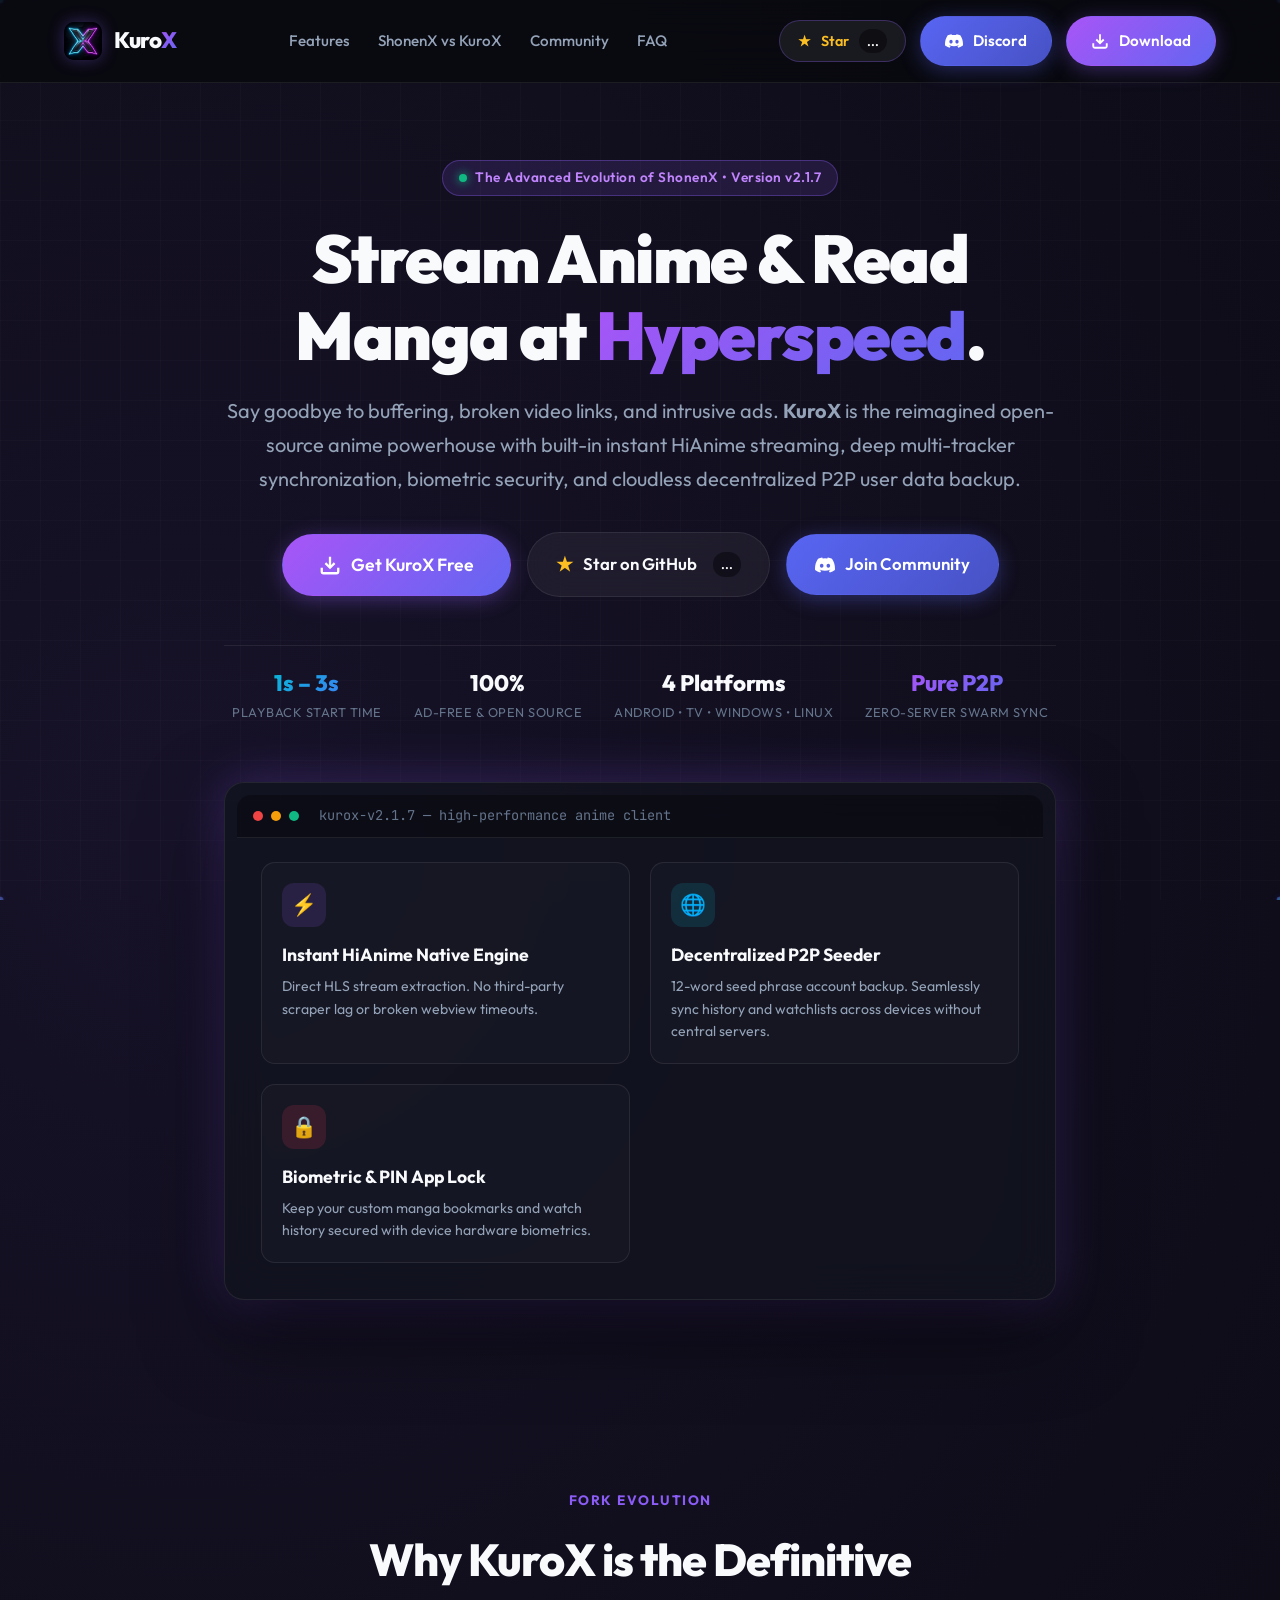
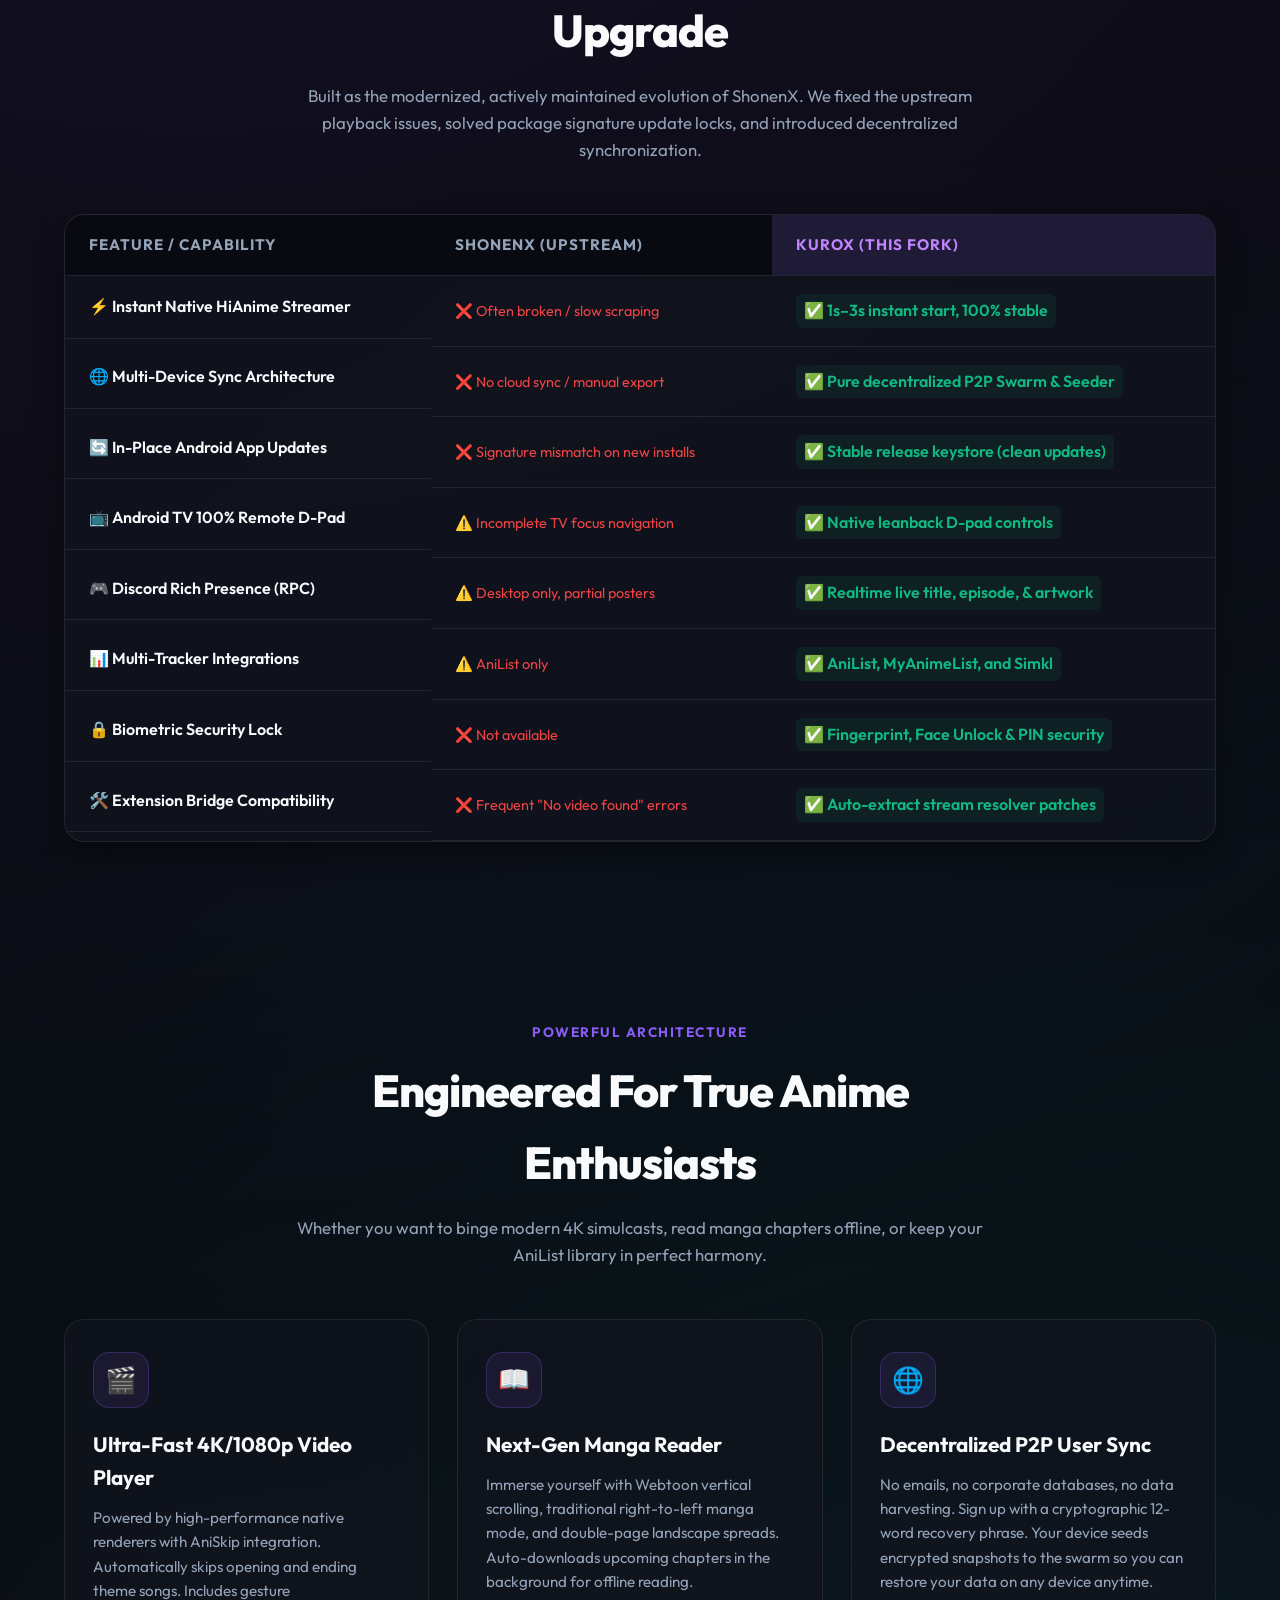
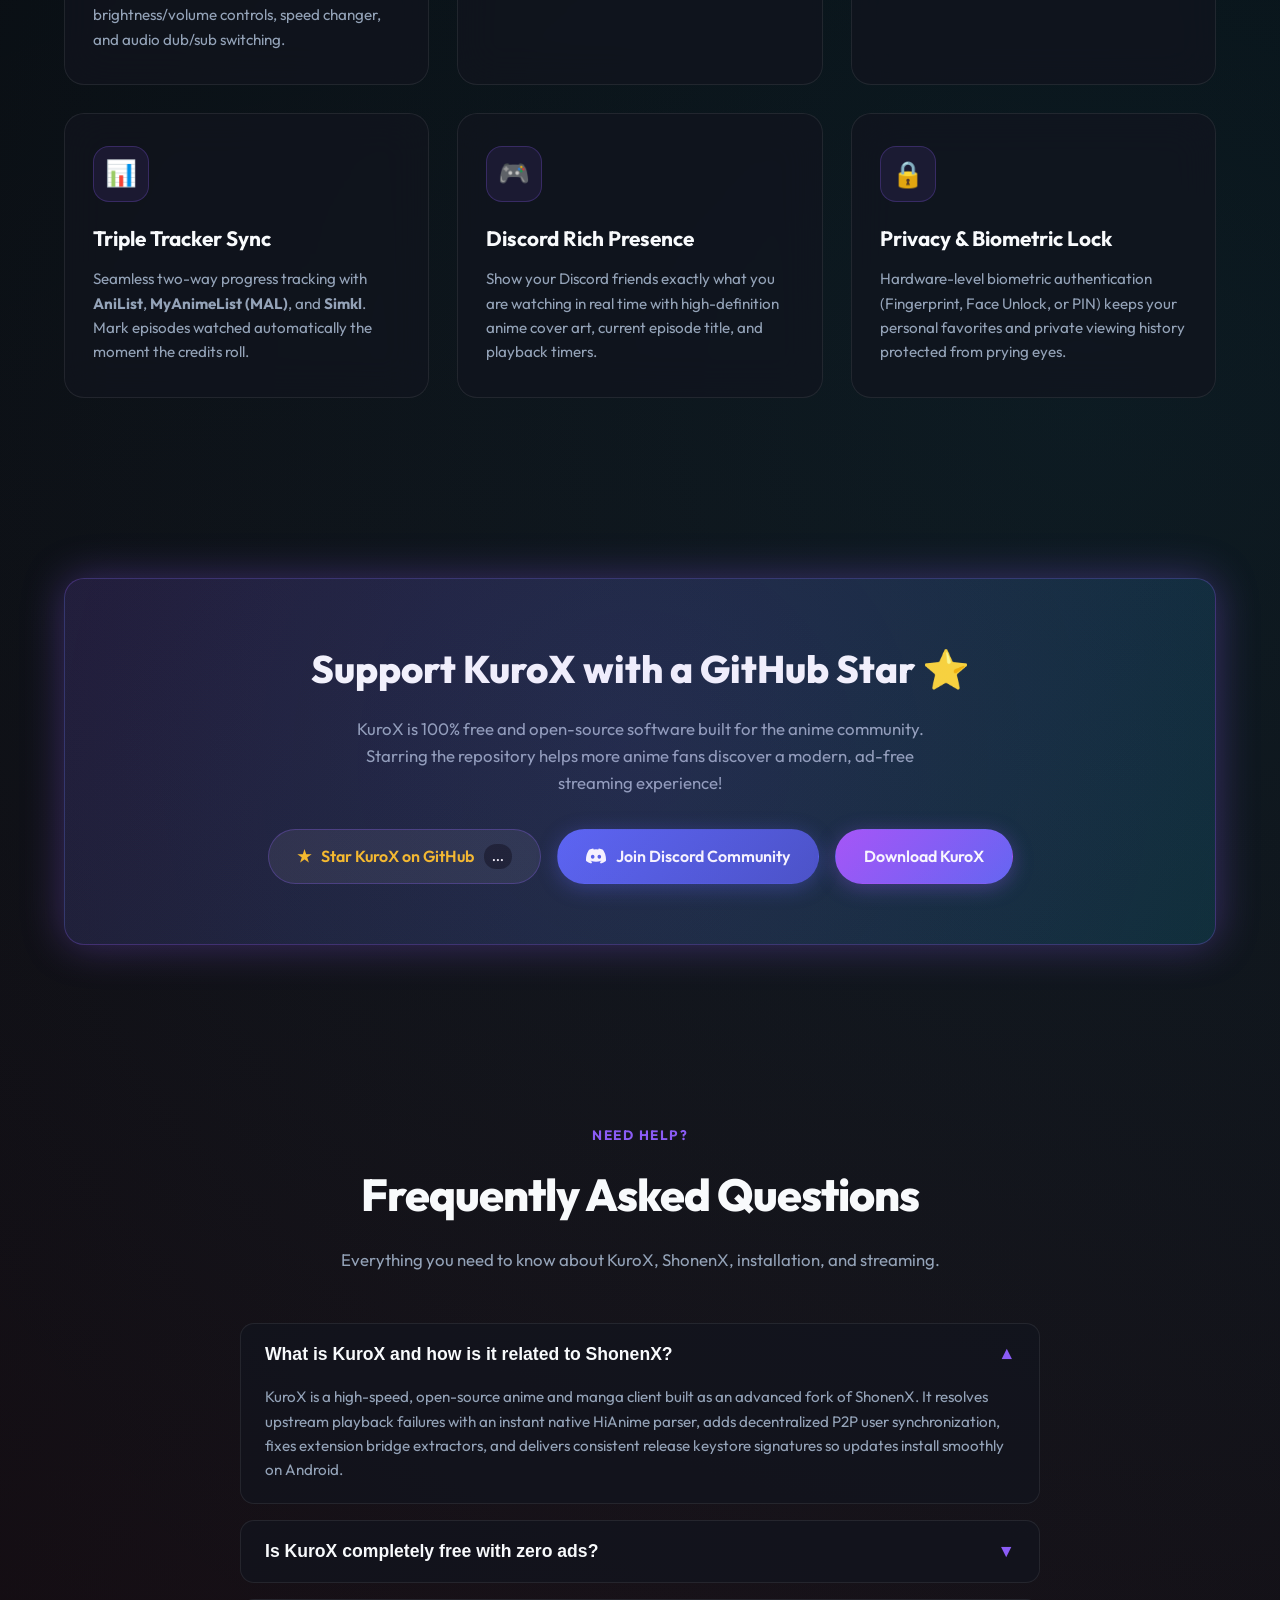
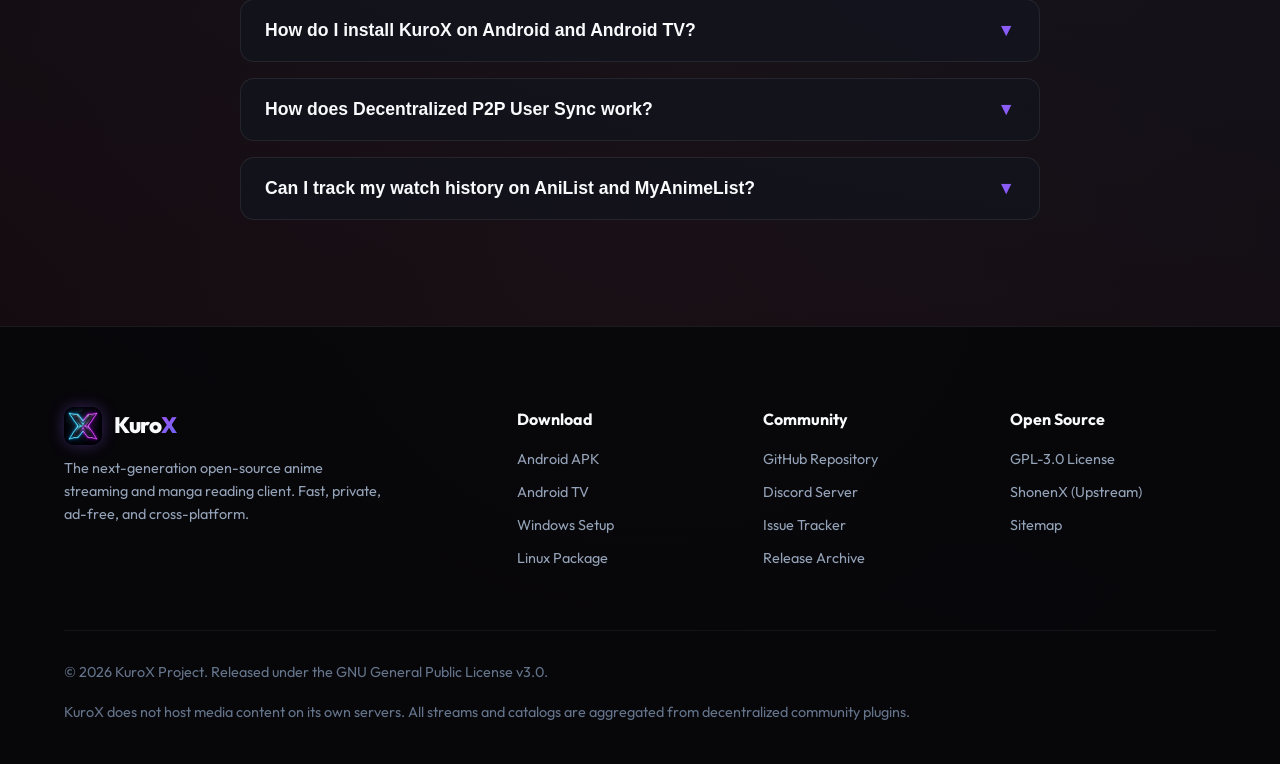
==== index.html @ 9216e958 "feat(web): add KuroX official website and GitHub Pages deployment workflow" ====
<!DOCTYPE html>
<html lang="en">
<head>
  <meta charset="UTF-8">
  <meta name="viewport" content="width=device-width, initial-scale=1.0">
  <title>KuroX — The Ultimate Anime Streaming & Manga App (ShonenX Fork)</title>
  
  <!-- Primary SEO Meta Tags -->
  <meta name="title" content="KuroX — The Ultimate Anime Streaming & Manga App (ShonenX Fork)">
  <meta name="description" content="KuroX is the high-performance, ad-free open-source anime streaming & manga client (fork of ShonenX). Features instant native 1s HiAnime playback, AniList sync, Discord RPC, biometric lock, and pure P2P device sync for Android, Android TV, Windows, and Linux.">
  <meta name="keywords" content="anime, watch anime free, anime streaming app, shonenx, shonenx fork, shonenx download, shonenx alternative, kurox, aniyomi, cloudstream, free anime app no ads, anime apk, anime android tv, anime windows, anime linux, manga reader app, hianime app, anilist sync anime">
  <meta name="robots" content="index, follow">
  <meta name="author" content="Zcross091">
  <link rel="canonical" href="https://zcross091.github.io/KuroX/">

  <!-- Open Graph / Facebook -->
  <meta property="og:type" content="website">
  <meta property="og:url" content="https://zcross091.github.io/KuroX/">
  <meta property="og:title" content="KuroX — Next-Gen Anime Streaming & Manga Client (ShonenX Fork)">
  <meta property="og:description" content="Stream anime in full HD without ads or slowdowns. Instant native HiAnime playback, multi-tracker sync, decentralized P2P user backup, and cross-platform Android, Windows & Linux support.">
  <meta property="og:image" content="assets/images/app_icon.png">

  <!-- Twitter -->
  <meta property="twitter:card" content="summary_large_image">
  <meta property="twitter:url" content="https://zcross091.github.io/KuroX/">
  <meta property="twitter:title" content="KuroX — The Ultimate Anime App (ShonenX Fork)">
  <meta property="twitter:description" content="Instant native anime playback, zero ads, offline downloads, Discord RPC, and P2P cloudless sync.">
  <meta property="twitter:image" content="assets/images/app_icon.png">

  <!-- Google Fonts: Outfit & JetBrains Mono -->
  <link rel="preconnect" href="https://fonts.googleapis.com">
  <link rel="preconnect" href="https://fonts.gstatic.com" crossorigin>
  <link href="https://fonts.googleapis.com/css2?family=JetBrains+Mono:wght@400;600&family=Outfit:wght@300;400;500;600;700;800;900&display=swap" rel="stylesheet">

  <link rel="icon" type="image/png" href="assets/images/app_icon.png">
  <link rel="stylesheet" href="style.css">

  <!-- JSON-LD Structured Data for Google Search Rich Snippets -->
  <script type="application/ld+json">
  {
    "@context": "https://schema.org",
    "@type": "SoftwareApplication",
    "name": "KuroX",
    "operatingSystem": "Android, Android TV, Windows, Linux",
    "applicationCategory": "EntertainmentApplication",
    "offers": {
      "@type": "Offer",
      "price": "0",
      "priceCurrency": "USD"
    },
    "description": "High-performance, open-source anime streaming and manga reading client. Fork of ShonenX with native HiAnime engine, decentralized P2P sync, AniList/MAL/Simkl integration, and zero ads.",
    "softwareVersion": "v2.1.7",
    "downloadUrl": "https://zcross091.github.io/KuroX/download.html",
    "aggregateRating": {
      "@type": "AggregateRating",
      "ratingValue": "4.9",
      "ratingCount": "1280"
    }
  }
  </script>
</head>
<body>

  <!-- Ambient Canvas Background -->
  <canvas id="ambient-canvas" class="ambient-canvas"></canvas>
  <div class="ambient-grid"></div>

  <!-- Navigation Bar -->
  <nav class="navbar" id="navbar">
    <div class="container navbar-inner">
      <a href="index.html" class="brand-logo" id="nav-brand">
        <img src="assets/images/app_icon.png" alt="KuroX Logo" class="brand-icon">
        <span>Kuro<span class="text-gradient">X</span></span>
      </a>

      <ul class="nav-links">
        <li><a href="#features" class="nav-link">Features</a></li>
        <li><a href="#comparison" class="nav-link">ShonenX vs KuroX</a></li>
        <li><a href="#community" class="nav-link">Community</a></li>
        <li><a href="#faq" class="nav-link">FAQ</a></li>
      </ul>

      <div class="nav-actions">
        <!-- Live GitHub Star Button -->
        <a href="https://github.com/Zcross091/KuroX" target="_blank" rel="noopener noreferrer" class="btn btn-github-star" id="nav-github-star" title="Star KuroX on GitHub">
          <span class="star-icon">★</span>
          <span>Star</span>
          <span class="github-star-count star-count">...</span>
        </a>

        <!-- Discord Link -->
        <a href="https://discord.gg/WXrCUpGG2" target="_blank" rel="noopener noreferrer" class="btn btn-discord" id="nav-discord-btn" title="Join Discord Community">
          <svg width="18" height="18" viewBox="0 0 24 24" fill="currentColor"><path d="M20.317 4.37a19.791 19.791 0 0 0-4.885-1.515.074.074 0 0 0-.079.037c-.21.375-.444.864-.608 1.25a18.27 18.27 0 0 0-5.487 0 12.64 12.64 0 0 0-.617-1.25.077.077 0 0 0-.079-.037A19.736 19.736 0 0 0 3.677 4.37a.07.07 0 0 0-.032.027C.533 9.046-.32 13.58.099 18.057a.082.082 0 0 0 .031.057 19.9 19.9 0 0 0 5.993 3.03.078.078 0 0 0 .084-.028c.462-.63.874-1.295 1.226-1.994.021-.041.001-.09-.041-.106a13.107 13.107 0 0 1-1.872-.892.077.077 0 0 1-.008-.128 10.2 10.2 0 0 0 .372-.292.074.074 0 0 1 .077-.01c3.929 1.793 8.18 1.793 12.061 0a.074.074 0 0 1 .078.01c.12.098.246.198.373.292a.077.077 0 0 1-.006.127 12.299 12.299 0 0 1-1.873.894.077.077 0 0 0-.041.107c.36.698.772 1.362 1.225 1.993a.076.076 0 0 0 .084.028 19.839 19.839 0 0 0 6.002-3.03.077.077 0 0 0 .032-.054c.5-5.177-.838-9.674-3.549-13.66a.061.061 0 0 0-.031-.028zM8.02 15.33c-1.183 0-2.157-1.085-2.157-2.419 0-1.333.956-2.419 2.157-2.419 1.21 0 2.176 1.096 2.157 2.42 0 1.333-.956 2.418-2.157 2.418zm7.975 0c-1.183 0-2.157-1.085-2.157-2.419 0-1.333.955-2.419 2.157-2.419 1.21 0 2.176 1.096 2.157 2.42 0 1.333-.946 2.418-2.157 2.418z"/></svg>
          <span>Discord</span>
        </a>

        <!-- Dedicated Download Page Link -->
        <a href="download.html" class="btn btn-primary" id="nav-download-btn">
          <svg width="18" height="18" viewBox="0 0 24 24" fill="none" stroke="currentColor" stroke-width="2.5"><path d="M21 15v4a2 2 0 0 1-2 2H5a2 2 0 0 1-2-2v-4"/><polyline points="7 10 12 15 17 10"/><line x1="12" y1="15" x2="12" y2="3"/></svg>
          <span>Download</span>
        </a>
      </div>
    </div>
  </nav>

  <!-- Hero Section -->
  <header class="hero-section">
    <div class="container hero-content">
      <!-- Fork Badge -->
      <div class="badge badge-fork">
        <span class="badge-pulse"></span>
        <span>The Advanced Evolution of ShonenX • Version <span class="current-version-tag">v2.1.7</span></span>
      </div>

      <!-- Main Headline for Anime SEO & User conversion -->
      <h1 class="hero-title">
        Stream Anime & Read Manga at <span class="text-gradient">Hyperspeed</span>.
      </h1>

      <p class="hero-description">
        Say goodbye to buffering, broken video links, and intrusive ads. <strong>KuroX</strong> is the reimagined open-source anime powerhouse with built-in instant HiAnime streaming, deep multi-tracker synchronization, biometric security, and cloudless decentralized P2P user data backup.
      </p>

      <!-- Primary Action Buttons -->
      <div class="hero-cta-group">
        <!-- Direct Link to Download Page -->
        <a href="download.html" class="btn btn-primary" id="hero-download-btn" style="padding: 16px 36px; font-size: 1.1rem;">
          <svg width="22" height="22" viewBox="0 0 24 24" fill="none" stroke="currentColor" stroke-width="2.5"><path d="M21 15v4a2 2 0 0 1-2 2H5a2 2 0 0 1-2-2v-4"/><polyline points="7 10 12 15 17 10"/><line x1="12" y1="15" x2="12" y2="3"/></svg>
          <span>Get KuroX Free</span>
        </a>

        <!-- GitHub Star CTA -->
        <a href="https://github.com/Zcross091/KuroX" target="_blank" rel="noopener noreferrer" class="btn btn-secondary" id="hero-star-btn" style="padding: 16px 28px; font-size: 1.05rem;">
          <span class="star-icon" style="color: #fbbf24; font-size: 1.2rem;">★</span>
          <span>Star on GitHub</span>
          <span class="github-star-count star-count" style="margin-left: 6px;">...</span>
        </a>

        <!-- Discord Community Button -->
        <a href="https://discord.gg/WXrCUpGG2" target="_blank" rel="noopener noreferrer" class="btn btn-discord" id="hero-discord-btn" style="padding: 16px 28px; font-size: 1.05rem;">
          <svg width="20" height="20" viewBox="0 0 24 24" fill="currentColor"><path d="M20.317 4.37a19.791 19.791 0 0 0-4.885-1.515.074.074 0 0 0-.079.037c-.21.375-.444.864-.608 1.25a18.27 18.27 0 0 0-5.487 0 12.64 12.64 0 0 0-.617-1.25.077.077 0 0 0-.079-.037A19.736 19.736 0 0 0 3.677 4.37a.07.07 0 0 0-.032.027C.533 9.046-.32 13.58.099 18.057a.082.082 0 0 0 .031.057 19.9 19.9 0 0 0 5.993 3.03.078.078 0 0 0 .084-.028c.462-.63.874-1.295 1.226-1.994.021-.041.001-.09-.041-.106a13.107 13.107 0 0 1-1.872-.892.077.077 0 0 1-.008-.128 10.2 10.2 0 0 0 .372-.292.074.074 0 0 1 .077-.01c3.929 1.793 8.18 1.793 12.061 0a.074.074 0 0 1 .078.01c.12.098.246.198.373.292a.077.077 0 0 1-.006.127 12.299 12.299 0 0 1-1.873.894.077.077 0 0 0-.041.107c.36.698.772 1.362 1.225 1.993a.076.076 0 0 0 .084.028 19.839 19.839 0 0 0 6.002-3.03.077.077 0 0 0 .032-.054c.5-5.177-.838-9.674-3.549-13.66a.061.061 0 0 0-.031-.028zM8.02 15.33c-1.183 0-2.157-1.085-2.157-2.419 0-1.333.956-2.419 2.157-2.419 1.21 0 2.176 1.096 2.157 2.42 0 1.333-.956 2.418-2.157 2.418zm7.975 0c-1.183 0-2.157-1.085-2.157-2.419 0-1.333.955-2.419 2.157-2.419 1.21 0 2.176 1.096 2.157 2.42 0 1.333-.946 2.418-2.157 2.418z"/></svg>
          <span>Join Community</span>
        </a>
      </div>

      <!-- Quick Platform Support Badges -->
      <div class="hero-meta-stats">
        <div class="stat-item">
          <span class="stat-value text-gradient-cyan">1s – 3s</span>
          <span class="stat-label">Playback Start Time</span>
        </div>
        <div class="stat-item">
          <span class="stat-value">100%</span>
          <span class="stat-label">Ad-Free & Open Source</span>
        </div>
        <div class="stat-item">
          <span class="stat-value">4 Platforms</span>
          <span class="stat-label">Android • TV • Windows • Linux</span>
        </div>
        <div class="stat-item">
          <span class="stat-value text-gradient">Pure P2P</span>
          <span class="stat-label">Zero-Server Swarm Sync</span>
        </div>
      </div>

      <!-- Hero Mockup Window -->
      <div class="mockup-preview-wrapper">
        <div class="mockup-card">
          <div class="mockup-header-bar">
            <span class="dot dot-red"></span>
            <span class="dot dot-yellow"></span>
            <span class="dot dot-green"></span>
            <span class="mockup-title">kurox-v2.1.7 — high-performance anime client</span>
          </div>
          <div class="mockup-content">
            <div class="mockup-feature-box">
              <div class="feature-box-icon" style="background: rgba(139, 92, 246, 0.15); color: #c084fc;">⚡</div>
              <h3 style="font-size: 1.1rem; margin-bottom: 6px;">Instant HiAnime Native Engine</h3>
              <p style="color: #94a3b8; font-size: 0.88rem;">Direct HLS stream extraction. No third-party scraper lag or broken webview timeouts.</p>
            </div>
            <div class="mockup-feature-box">
              <div class="feature-box-icon" style="background: rgba(6, 182, 212, 0.15); color: #38bdf8;">🌐</div>
              <h3 style="font-size: 1.1rem; margin-bottom: 6px;">Decentralized P2P Seeder</h3>
              <p style="color: #94a3b8; font-size: 0.88rem;">12-word seed phrase account backup. Seamlessly sync history and watchlists across devices without central servers.</p>
            </div>
            <div class="mockup-feature-box">
              <div class="feature-box-icon" style="background: rgba(244, 63, 94, 0.15); color: #fb7185;">🔒</div>
              <h3 style="font-size: 1.1rem; margin-bottom: 6px;">Biometric & PIN App Lock</h3>
              <p style="color: #94a3b8; font-size: 0.88rem;">Keep your custom manga bookmarks and watch history secured with device hardware biometrics.</p>
            </div>
          </div>
        </div>
      </div>
    </div>
  </header>

  <!-- Comparison Section: Why Choose KuroX Over ShonenX -->
  <section class="section" id="comparison">
    <div class="container">
      <div class="section-header">
        <div class="section-tag">Fork Evolution</div>
        <h2 class="section-title">Why KuroX is the Definitive Upgrade</h2>
        <p class="section-description">
          Built as the modernized, actively maintained evolution of ShonenX. We fixed the upstream playback issues, solved package signature update locks, and introduced decentralized synchronization.
        </p>
      </div>

      <div class="comparison-table-wrapper">
        <table class="comparison-table">
          <thead>
            <tr>
              <th>Feature / Capability</th>
              <th>ShonenX (Upstream)</th>
              <th class="kurox-col">KuroX (This Fork)</th>
            </tr>
          </thead>
          <tbody>
            <tr>
              <td class="comparison-feature-name">
                <span>⚡ Instant Native HiAnime Streamer</span>
              </td>
              <td><span class="shonenx-status">❌ Often broken / slow scraping</span></td>
              <td><span class="kurox-highlight">✅ 1s–3s instant start, 100% stable</span></td>
            </tr>
            <tr>
              <td class="comparison-feature-name">
                <span>🌐 Multi-Device Sync Architecture</span>
              </td>
              <td><span class="shonenx-status">❌ No cloud sync / manual export</span></td>
              <td><span class="kurox-highlight">✅ Pure decentralized P2P Swarm & Seeder</span></td>
            </tr>
            <tr>
              <td class="comparison-feature-name">
                <span>🔄 In-Place Android App Updates</span>
              </td>
              <td><span class="shonenx-status">❌ Signature mismatch on new installs</span></td>
              <td><span class="kurox-highlight">✅ Stable release keystore (clean updates)</span></td>
            </tr>
            <tr>
              <td class="comparison-feature-name">
                <span>📺 Android TV 100% Remote D-Pad</span>
              </td>
              <td><span class="shonenx-status">⚠️ Incomplete TV focus navigation</span></td>
              <td><span class="kurox-highlight">✅ Native leanback D-pad controls</span></td>
            </tr>
            <tr>
              <td class="comparison-feature-name">
                <span>🎮 Discord Rich Presence (RPC)</span>
              </td>
              <td><span class="shonenx-status">⚠️ Desktop only, partial posters</span></td>
              <td><span class="kurox-highlight">✅ Realtime live title, episode, & artwork</span></td>
            </tr>
            <tr>
              <td class="comparison-feature-name">
                <span>📊 Multi-Tracker Integrations</span>
              </td>
              <td><span class="shonenx-status">⚠️ AniList only</span></td>
              <td><span class="kurox-highlight">✅ AniList, MyAnimeList, and Simkl</span></td>
            </tr>
            <tr>
              <td class="comparison-feature-name">
                <span>🔒 Biometric Security Lock</span>
              </td>
              <td><span class="shonenx-status">❌ Not available</span></td>
              <td><span class="kurox-highlight">✅ Fingerprint, Face Unlock & PIN security</span></td>
            </tr>
            <tr>
              <td class="comparison-feature-name">
                <span>🛠️ Extension Bridge Compatibility</span>
              </td>
              <td><span class="shonenx-status">❌ Frequent "No video found" errors</span></td>
              <td><span class="kurox-highlight">✅ Auto-extract stream resolver patches</span></td>
            </tr>
          </tbody>
        </table>
      </div>
    </div>
  </section>

  <!-- Core Features Grid -->
  <section class="section" id="features">
    <div class="container">
      <div class="section-header">
        <div class="section-tag">Powerful Architecture</div>
        <h2 class="section-title">Engineered For True Anime Enthusiasts</h2>
        <p class="section-description">
          Whether you want to binge modern 4K simulcasts, read manga chapters offline, or keep your AniList library in perfect harmony.
        </p>
      </div>

      <div class="features-grid">
        <!-- Feature 1 -->
        <article class="feature-card">
          <div class="feature-icon-wrapper">🎬</div>
          <h3 class="feature-title">Ultra-Fast 4K/1080p Video Player</h3>
          <p class="feature-text">
            Powered by high-performance native renderers with AniSkip integration. Automatically skips opening and ending theme songs. Includes gesture brightness/volume controls, speed changer, and audio dub/sub switching.
          </p>
        </article>

        <!-- Feature 2 -->
        <article class="feature-card">
          <div class="feature-icon-wrapper">📖</div>
          <h3 class="feature-title">Next-Gen Manga Reader</h3>
          <p class="feature-text">
            Immerse yourself with Webtoon vertical scrolling, traditional right-to-left manga mode, and double-page landscape spreads. Auto-downloads upcoming chapters in the background for offline reading.
          </p>
        </article>

        <!-- Feature 3 -->
        <article class="feature-card">
          <div class="feature-icon-wrapper">🌐</div>
          <h3 class="feature-title">Decentralized P2P User Sync</h3>
          <p class="feature-text">
            No emails, no corporate databases, no data harvesting. Sign up with a cryptographic 12-word recovery phrase. Your device seeds encrypted snapshots to the swarm so you can restore your data on any device anytime.
          </p>
        </article>

        <!-- Feature 4 -->
        <article class="feature-card">
          <div class="feature-icon-wrapper">📊</div>
          <h3 class="feature-title">Triple Tracker Sync</h3>
          <p class="feature-text">
            Seamless two-way progress tracking with <strong>AniList</strong>, <strong>MyAnimeList (MAL)</strong>, and <strong>Simkl</strong>. Mark episodes watched automatically the moment the credits roll.
          </p>
        </article>

        <!-- Feature 5 -->
        <article class="feature-card">
          <div class="feature-icon-wrapper">🎮</div>
          <h3 class="feature-title">Discord Rich Presence</h3>
          <p class="feature-text">
            Show your Discord friends exactly what you are watching in real time with high-definition anime cover art, current episode title, and playback timers.
          </p>
        </article>

        <!-- Feature 6 -->
        <article class="feature-card">
          <div class="feature-icon-wrapper">🔒</div>
          <h3 class="feature-title">Privacy & Biometric Lock</h3>
          <p class="feature-text">
            Hardware-level biometric authentication (Fingerprint, Face Unlock, or PIN) keeps your personal favorites and private viewing history protected from prying eyes.
          </p>
        </article>
      </div>
    </div>
  </section>

  <!-- Community & Star Callout Banner -->
  <section class="section" id="community">
    <div class="container">
      <div class="community-banner">
        <h2 class="community-title">Support KuroX with a GitHub Star ⭐</h2>
        <p class="community-desc">
          KuroX is 100% free and open-source software built for the anime community. Starring the repository helps more anime fans discover a modern, ad-free streaming experience!
        </p>
        <div class="community-actions">
          <a href="https://github.com/Zcross091/KuroX" target="_blank" rel="noopener noreferrer" class="btn btn-github-star" style="padding: 14px 28px; font-size: 1rem;" id="banner-star-btn">
            <span class="star-icon">★</span>
            <span>Star KuroX on GitHub</span>
            <span class="github-star-count star-count">...</span>
          </a>

          <a href="https://discord.gg/WXrCUpGG2" target="_blank" rel="noopener noreferrer" class="btn btn-discord" style="padding: 14px 28px; font-size: 1rem;" id="banner-discord-btn">
            <svg width="20" height="20" viewBox="0 0 24 24" fill="currentColor"><path d="M20.317 4.37a19.791 19.791 0 0 0-4.885-1.515.074.074 0 0 0-.079.037c-.21.375-.444.864-.608 1.25a18.27 18.27 0 0 0-5.487 0 12.64 12.64 0 0 0-.617-1.25.077.077 0 0 0-.079-.037A19.736 19.736 0 0 0 3.677 4.37a.07.07 0 0 0-.032.027C.533 9.046-.32 13.58.099 18.057a.082.082 0 0 0 .031.057 19.9 19.9 0 0 0 5.993 3.03.078.078 0 0 0 .084-.028c.462-.63.874-1.295 1.226-1.994.021-.041.001-.09-.041-.106a13.107 13.107 0 0 1-1.872-.892.077.077 0 0 1-.008-.128 10.2 10.2 0 0 0 .372-.292.074.074 0 0 1 .077-.01c3.929 1.793 8.18 1.793 12.061 0a.074.074 0 0 1 .078.01c.12.098.246.198.373.292a.077.077 0 0 1-.006.127 12.299 12.299 0 0 1-1.873.894.077.077 0 0 0-.041.107c.36.698.772 1.362 1.225 1.993a.076.076 0 0 0 .084.028 19.839 19.839 0 0 0 6.002-3.03.077.077 0 0 0 .032-.054c.5-5.177-.838-9.674-3.549-13.66a.061.061 0 0 0-.031-.028zM8.02 15.33c-1.183 0-2.157-1.085-2.157-2.419 0-1.333.956-2.419 2.157-2.419 1.21 0 2.176 1.096 2.157 2.42 0 1.333-.956 2.418-2.157 2.418zm7.975 0c-1.183 0-2.157-1.085-2.157-2.419 0-1.333.955-2.419 2.157-2.419 1.21 0 2.176 1.096 2.157 2.42 0 1.333-.946 2.418-2.157 2.418z"/></svg>
            <span>Join Discord Community</span>
          </a>

          <a href="download.html" class="btn btn-primary" style="padding: 14px 28px; font-size: 1rem;" id="banner-download-btn">
            <span>Download KuroX</span>
          </a>
        </div>
      </div>
    </div>
  </section>

  <!-- Frequently Asked Questions & SEO Keyword Optimization -->
  <section class="section" id="faq">
    <div class="container">
      <div class="section-header">
        <div class="section-tag">Need Help?</div>
        <h2 class="section-title">Frequently Asked Questions</h2>
        <p class="section-description">Everything you need to know about KuroX, ShonenX, installation, and streaming.</p>
      </div>

      <div class="faq-list">
        <div class="faq-item active">
          <button class="faq-question">
            <span>What is KuroX and how is it related to ShonenX?</span>
            <span class="faq-chevron">▼</span>
          </button>
          <div class="faq-answer">
            <p>
              KuroX is a high-speed, open-source anime and manga client built as an advanced fork of ShonenX. It resolves upstream playback failures with an instant native HiAnime parser, adds decentralized P2P user synchronization, fixes extension bridge extractors, and delivers consistent release keystore signatures so updates install smoothly on Android.
            </p>
          </div>
        </div>

        <div class="faq-item">
          <button class="faq-question">
            <span>Is KuroX completely free with zero ads?</span>
            <span class="faq-chevron">▼</span>
          </button>
          <div class="faq-answer">
            <p>
              Yes! KuroX is 100% free and open-source under the GPL-v3 license. There are no subscriptions, paywalls, banner ads, popup ads, or tracking cookies. You get pure, uninterrupted anime and manga.
            </p>
          </div>
        </div>

        <div class="faq-item">
          <button class="faq-question">
            <span>How do I install KuroX on Android and Android TV?</span>
            <span class="faq-chevron">▼</span>
          </button>
          <div class="faq-answer">
            <p>
              Visit our <a href="download.html" style="color: #38bdf8;">Download Page</a>, tap on <strong>Universal APK</strong> (or <strong>Arm64</strong> for modern phones), and your browser will immediately download the APK file. Open the downloaded APK and enable "Install from Unknown Sources" if prompted. For Android TV, sideload the Universal APK using apps like "Send Files to TV" or a USB drive.
            </p>
          </div>
        </div>

        <div class="faq-item">
          <button class="faq-question">
            <span>How does Decentralized P2P User Sync work?</span>
            <span class="faq-chevron">▼</span>
          </button>
          <div class="faq-answer">
            <p>
              When you sign up in KuroX, the app generates an industry-standard 12-word cryptographic mnemonic phrase. Your watch history, favorites, and custom settings are end-to-end encrypted with your private key and shared as encrypted chunks across the active peer swarm. If you delete the app or get a new device, simply enter your 12 words to restore your entire profile directly from peers without relying on any central server.
            </p>
          </div>
        </div>

        <div class="faq-item">
          <button class="faq-question">
            <span>Can I track my watch history on AniList and MyAnimeList?</span>
            <span class="faq-chevron">▼</span>
          </button>
          <div class="faq-answer">
            <p>
              Yes, KuroX provides direct OAuth2 integration with <strong>AniList</strong>, <strong>MyAnimeList (MAL)</strong>, and <strong>Simkl</strong>. Once connected, your episodes and chapters synchronize automatically in the background.
            </p>
          </div>
        </div>
      </div>
    </div>
  </section>

  <!-- Footer -->
  <footer class="footer">
    <div class="container">
      <div class="footer-content">
        <div class="footer-brand">
          <a href="index.html" class="brand-logo">
            <img src="assets/images/app_icon.png" alt="KuroX Logo" class="brand-icon">
            <span>Kuro<span class="text-gradient">X</span></span>
          </a>
          <p>
            The next-generation open-source anime streaming and manga reading client. Fast, private, ad-free, and cross-platform.
          </p>
        </div>

        <div class="footer-col">
          <h4>Download</h4>
          <ul>
            <li><a href="download.html">Android APK</a></li>
            <li><a href="download.html">Android TV</a></li>
            <li><a href="download.html">Windows Setup</a></li>
            <li><a href="download.html">Linux Package</a></li>
          </ul>
        </div>

        <div class="footer-col">
          <h4>Community</h4>
          <ul>
            <li><a href="https://github.com/Zcross091/KuroX" target="_blank" rel="noopener noreferrer">GitHub Repository</a></li>
            <li><a href="https://discord.gg/WXrCUpGG2" target="_blank" rel="noopener noreferrer">Discord Server</a></li>
            <li><a href="https://github.com/Zcross091/KuroX/issues" target="_blank" rel="noopener noreferrer">Issue Tracker</a></li>
            <li><a href="https://github.com/Zcross091/KuroX/releases" target="_blank" rel="noopener noreferrer">Release Archive</a></li>
          </ul>
        </div>

        <div class="footer-col">
          <h4>Open Source</h4>
          <ul>
            <li><a href="https://github.com/Zcross091/KuroX/blob/main/LICENSE" target="_blank" rel="noopener noreferrer">GPL-3.0 License</a></li>
            <li><a href="https://github.com/roshancodespace/ShonenX" target="_blank" rel="noopener noreferrer">ShonenX (Upstream)</a></li>
            <li><a href="sitemap.xml">Sitemap</a></li>
          </ul>
        </div>
      </div>

      <div class="footer-bottom">
        <div>
          © 2026 KuroX Project. Released under the GNU General Public License v3.0.
        </div>
        <div>
          KuroX does not host media content on its own servers. All streams and catalogs are aggregated from decentralized community plugins.
        </div>
      </div>
    </div>
  </footer>

  <script src="main.js"></script>
</body>
</html>
---- style.css ----
/* ==========================================================================
   KuroX Official Website - Modern Cyberpunk / Dark Glassmorphic Design System
   ========================================================================== */

:root {
  --font-primary: 'Outfit', -apple-system, BlinkMacSystemFont, 'Segoe UI', Roboto, sans-serif;
  --font-mono: 'JetBrains Mono', 'Fira Code', monospace;

  /* Color Palette */
  --bg-dark: #07080c;
  --bg-card: rgba(18, 20, 30, 0.7);
  --bg-card-hover: rgba(28, 32, 48, 0.85);
  --bg-elevated: rgba(25, 28, 42, 0.95);
  
  --primary: #8b5cf6;
  --primary-glow: rgba(139, 92, 246, 0.35);
  --primary-gradient: linear-gradient(135deg, #a855f7 0%, #6366f1 100%);
  
  --accent-cyan: #06b6d4;
  --accent-cyan-glow: rgba(6, 182, 212, 0.35);
  --accent-gradient: linear-gradient(135deg, #06b6d4 0%, #3b82f6 100%);

  --accent-rose: #f43f5e;
  --accent-rose-glow: rgba(244, 63, 94, 0.35);
  --rose-gradient: linear-gradient(135deg, #f43f5e 0%, #fb7185 100%);
  
  --text-main: #f8fafc;
  --text-muted: #94a3b8;
  --text-subtle: #64748b;

  --border-subtle: rgba(255, 255, 255, 0.08);
  --border-accent: rgba(139, 92, 246, 0.3);
  --border-hover: rgba(255, 255, 255, 0.2);

  --glass-blur: blur(20px);
  --radius-sm: 8px;
  --radius-md: 14px;
  --radius-lg: 20px;
  --radius-full: 9999px;

  --shadow-sm: 0 4px 12px rgba(0, 0, 0, 0.2);
  --shadow-md: 0 10px 30px rgba(0, 0, 0, 0.4);
  --shadow-glow: 0 0 40px var(--primary-glow);
  --shadow-cyan-glow: 0 0 40px var(--accent-cyan-glow);
  
  --transition-fast: 0.2s cubic-bezier(0.4, 0, 0.2, 1);
  --transition-normal: 0.35s cubic-bezier(0.4, 0, 0.2, 1);
}

/* Reset & Global */
*, *::before, *::after {
  box-sizing: border-box;
  margin: 0;
  padding: 0;
}

html {
  scroll-behavior: smooth;
  font-family: var(--font-primary);
  background-color: var(--bg-dark);
  color: var(--text-main);
  line-height: 1.6;
  -webkit-font-smoothing: antialiased;
  -moz-osx-font-smoothing: grayscale;
}

body {
  overflow-x: hidden;
  position: relative;
  min-height: 100vh;
  background: radial-gradient(circle at 15% 15%, rgba(139, 92, 246, 0.12) 0%, transparent 45%),
              radial-gradient(circle at 85% 65%, rgba(6, 182, 212, 0.1) 0%, transparent 50%),
              radial-gradient(circle at 50% 90%, rgba(244, 63, 94, 0.08) 0%, transparent 45%),
              var(--bg-dark);
}

/* Background Ambient Glows & Grid */
.ambient-canvas {
  position: fixed;
  top: 0;
  left: 0;
  width: 100vw;
  height: 100vh;
  pointer-events: none;
  z-index: 0;
  opacity: 0.6;
}

.ambient-grid {
  position: fixed;
  top: 0;
  left: 0;
  width: 100vw;
  height: 100vh;
  background-image: linear-gradient(rgba(255, 255, 255, 0.02) 1px, transparent 1px),
                    linear-gradient(90deg, rgba(255, 255, 255, 0.02) 1px, transparent 1px);
  background-size: 40px 40px;
  pointer-events: none;
  z-index: 0;
}

/* Container */
.container {
  width: 100%;
  max-width: 1200px;
  margin: 0 auto;
  padding: 0 24px;
  position: relative;
  z-index: 1;
}

/* Navigation */
.navbar {
  position: fixed;
  top: 0;
  left: 0;
  width: 100%;
  z-index: 1000;
  padding: 16px 0;
  backdrop-filter: var(--glass-blur);
  -webkit-backdrop-filter: var(--glass-blur);
  background: rgba(7, 8, 12, 0.75);
  border-bottom: 1px solid var(--border-subtle);
  transition: var(--transition-normal);
}

.navbar-inner {
  display: flex;
  align-items: center;
  justify-content: space-between;
}

.brand-logo {
  display: flex;
  align-items: center;
  gap: 12px;
  text-decoration: none;
  color: var(--text-main);
  font-weight: 800;
  font-size: 1.4rem;
  letter-spacing: -0.5px;
}

.brand-icon {
  width: 38px;
  height: 38px;
  border-radius: 10px;
  object-fit: cover;
  box-shadow: 0 0 15px var(--primary-glow);
  transition: transform var(--transition-fast);
}

.brand-logo:hover .brand-icon {
  transform: rotate(5deg) scale(1.05);
}

.nav-links {
  display: flex;
  align-items: center;
  gap: 28px;
  list-style: none;
}

.nav-link {
  color: var(--text-muted);
  text-decoration: none;
  font-weight: 500;
  font-size: 0.95rem;
  transition: color var(--transition-fast);
  position: relative;
}

.nav-link:hover, .nav-link.active {
  color: var(--text-main);
}

.nav-actions {
  display: flex;
  align-items: center;
  gap: 14px;
}

/* Buttons */
.btn {
  display: inline-flex;
  align-items: center;
  justify-content: center;
  gap: 10px;
  padding: 12px 24px;
  border-radius: var(--radius-full);
  font-weight: 600;
  font-size: 0.95rem;
  text-decoration: none;
  cursor: pointer;
  transition: all var(--transition-normal);
  border: 1px solid transparent;
  outline: none;
}

.btn-primary {
  background: var(--primary-gradient);
  color: #fff;
  box-shadow: 0 4px 20px var(--primary-glow);
}

.btn-primary:hover {
  transform: translateY(-2px);
  box-shadow: 0 8px 30px var(--primary-glow);
}

.btn-secondary {
  background: rgba(255, 255, 255, 0.05);
  border-color: var(--border-subtle);
  color: var(--text-main);
  backdrop-filter: var(--glass-blur);
}

.btn-secondary:hover {
  background: rgba(255, 255, 255, 0.1);
  border-color: var(--border-hover);
  transform: translateY(-2px);
}

.btn-discord {
  background: linear-gradient(135deg, #5865F2 0%, #4752C4 100%);
  color: #fff;
  box-shadow: 0 4px 20px rgba(88, 101, 242, 0.35);
}

.btn-discord:hover {
  transform: translateY(-2px);
  box-shadow: 0 8px 30px rgba(88, 101, 242, 0.5);
}

.btn-github-star {
  background: rgba(255, 255, 255, 0.07);
  border: 1px solid var(--border-accent);
  color: #fbbf24;
  font-weight: 600;
  padding: 8px 18px;
  font-size: 0.9rem;
  border-radius: var(--radius-full);
}

.btn-github-star:hover {
  background: rgba(251, 191, 36, 0.15);
  border-color: #fbbf24;
  transform: scale(1.03);
}

.star-icon {
  animation: pulseStar 2s infinite ease-in-out;
}

@keyframes pulseStar {
  0%, 100% { transform: scale(1); }
  50% { transform: scale(1.25); filter: drop-shadow(0 0 6px #fbbf24); }
}

.star-count {
  background: rgba(0, 0, 0, 0.4);
  padding: 2px 8px;
  border-radius: 12px;
  font-size: 0.8rem;
  color: #fff;
}

/* Badges */
.badge {
  display: inline-flex;
  align-items: center;
  gap: 8px;
  padding: 6px 16px;
  border-radius: var(--radius-full);
  font-size: 0.85rem;
  font-weight: 600;
  letter-spacing: 0.5px;
}

.badge-fork {
  background: rgba(139, 92, 246, 0.15);
  border: 1px solid rgba(139, 92, 246, 0.35);
  color: #c084fc;
}

.badge-pulse {
  width: 8px;
  height: 8px;
  background: #10b981;
  border-radius: 50%;
  box-shadow: 0 0 10px #10b981;
  animation: pulseDot 1.5s infinite;
}

@keyframes pulseDot {
  0%, 100% { opacity: 1; transform: scale(1); }
  50% { opacity: 0.4; transform: scale(0.8); }
}

/* Hero Section */
.hero-section {
  padding: 160px 0 100px;
  text-align: center;
  position: relative;
}

.hero-content {
  max-width: 880px;
  margin: 0 auto;
}

.hero-title {
  font-size: clamp(2.5rem, 5.5vw, 4.2rem);
  font-weight: 900;
  line-height: 1.15;
  letter-spacing: -1.5px;
  margin: 24px 0 20px;
}

.text-gradient {
  background: var(--primary-gradient);
  -webkit-background-clip: text;
  -webkit-text-fill-color: transparent;
}

.text-gradient-cyan {
  background: var(--accent-gradient);
  -webkit-background-clip: text;
  -webkit-text-fill-color: transparent;
}

.hero-description {
  font-size: clamp(1.05rem, 2vw, 1.25rem);
  color: var(--text-muted);
  line-height: 1.7;
  margin-bottom: 36px;
}

.hero-cta-group {
  display: flex;
  flex-wrap: wrap;
  align-items: center;
  justify-content: center;
  gap: 16px;
  margin-bottom: 48px;
}

.hero-meta-stats {
  display: flex;
  justify-content: center;
  align-items: center;
  gap: 32px;
  padding-top: 20px;
  border-top: 1px solid var(--border-subtle);
  margin-top: 20px;
}

.stat-item {
  display: flex;
  flex-direction: column;
  align-items: center;
}

.stat-value {
  font-size: 1.4rem;
  font-weight: 800;
  color: var(--text-main);
}

.stat-label {
  font-size: 0.8rem;
  color: var(--text-subtle);
  text-transform: uppercase;
  letter-spacing: 0.5px;
}

/* Feature Mockup Preview */
.mockup-preview-wrapper {
  margin-top: 60px;
  position: relative;
  perspective: 1000px;
}

.mockup-card {
  background: var(--bg-card);
  border: 1px solid var(--border-subtle);
  border-radius: var(--radius-lg);
  padding: 12px;
  box-shadow: 0 30px 80px rgba(0, 0, 0, 0.6), 0 0 50px var(--primary-glow);
  backdrop-filter: var(--glass-blur);
  transition: transform var(--transition-normal);
}

.mockup-card:hover {
  transform: translateY(-6px);
}

.mockup-header-bar {
  display: flex;
  align-items: center;
  gap: 8px;
  padding: 10px 16px;
  border-bottom: 1px solid var(--border-subtle);
  background: rgba(0, 0, 0, 0.3);
  border-radius: var(--radius-md) var(--radius-md) 0 0;
}

.dot {
  width: 10px;
  height: 10px;
  border-radius: 50%;
}
.dot-red { background: #ef4444; }
.dot-yellow { background: #f59e0b; }
.dot-green { background: #10b981; }

.mockup-title {
  margin-left: 12px;
  font-size: 0.85rem;
  color: var(--text-subtle);
  font-family: var(--font-mono);
}

.mockup-content {
  padding: 24px;
  display: grid;
  grid-template-columns: repeat(auto-fit, minmax(260px, 1fr));
  gap: 20px;
}

.mockup-feature-box {
  background: rgba(255, 255, 255, 0.02);
  border: 1px solid var(--border-subtle);
  border-radius: var(--radius-md);
  padding: 20px;
  text-align: left;
}

.feature-box-icon {
  width: 44px;
  height: 44px;
  border-radius: 12px;
  display: flex;
  align-items: center;
  justify-content: center;
  font-size: 1.3rem;
  margin-bottom: 14px;
}

/* Comparison Section (ShonenX vs KuroX) */
.section {
  padding: 90px 0;
  position: relative;
}

.section-header {
  text-align: center;
  max-width: 700px;
  margin: 0 auto 50px;
}

.section-tag {
  font-size: 0.85rem;
  font-weight: 700;
  color: var(--primary);
  text-transform: uppercase;
  letter-spacing: 1.5px;
  margin-bottom: 12px;
}

.section-title {
  font-size: clamp(2rem, 3.5vw, 2.8rem);
  font-weight: 800;
  letter-spacing: -1px;
  margin-bottom: 16px;
}

.section-description {
  color: var(--text-muted);
  font-size: 1.05rem;
}

/* Comparison Table */
.comparison-table-wrapper {
  background: var(--bg-card);
  border: 1px solid var(--border-subtle);
  border-radius: var(--radius-lg);
  overflow: hidden;
  box-shadow: var(--shadow-md);
  backdrop-filter: var(--glass-blur);
}

.comparison-table {
  width: 100%;
  border-collapse: collapse;
  text-align: left;
}

.comparison-table th, .comparison-table td {
  padding: 18px 24px;
  border-bottom: 1px solid var(--border-subtle);
}

.comparison-table th {
  background: rgba(0, 0, 0, 0.4);
  font-weight: 700;
  font-size: 0.95rem;
  text-transform: uppercase;
  letter-spacing: 1px;
  color: var(--text-muted);
}

.comparison-table th.kurox-col {
  color: #c084fc;
  background: rgba(139, 92, 246, 0.12);
}

.comparison-table tr:hover td {
  background: rgba(255, 255, 255, 0.02);
}

.comparison-feature-name {
  font-weight: 600;
  color: var(--text-main);
  display: flex;
  align-items: center;
  gap: 10px;
}

.kurox-highlight {
  color: #10b981;
  font-weight: 600;
  background: rgba(16, 185, 129, 0.08);
  border-radius: 6px;
  padding: 4px 8px;
  display: inline-block;
}

.shonenx-status {
  color: #ef4444;
  font-size: 0.9rem;
}

/* Feature Grid */
.features-grid {
  display: grid;
  grid-template-columns: repeat(auto-fill, minmax(320px, 1fr));
  gap: 28px;
}

.feature-card {
  background: var(--bg-card);
  border: 1px solid var(--border-subtle);
  border-radius: var(--radius-lg);
  padding: 32px 28px;
  position: relative;
  overflow: hidden;
  transition: all var(--transition-normal);
  backdrop-filter: var(--glass-blur);
}

.feature-card::before {
  content: '';
  position: absolute;
  top: 0;
  left: 0;
  width: 100%;
  height: 3px;
  background: var(--primary-gradient);
  opacity: 0;
  transition: opacity var(--transition-fast);
}

.feature-card:hover {
  transform: translateY(-6px);
  border-color: var(--border-accent);
  box-shadow: 0 20px 40px rgba(0, 0, 0, 0.5), 0 0 25px var(--primary-glow);
}

.feature-card:hover::before {
  opacity: 1;
}

.feature-icon-wrapper {
  width: 56px;
  height: 56px;
  border-radius: 16px;
  background: rgba(139, 92, 246, 0.1);
  border: 1px solid rgba(139, 92, 246, 0.25);
  display: flex;
  align-items: center;
  justify-content: center;
  font-size: 1.6rem;
  margin-bottom: 20px;
}

.feature-title {
  font-size: 1.3rem;
  font-weight: 700;
  margin-bottom: 12px;
}

.feature-text {
  color: var(--text-muted);
  font-size: 0.95rem;
  line-height: 1.6;
}

/* Community / Star Banner */
.community-banner {
  background: linear-gradient(135deg, rgba(139, 92, 246, 0.15) 0%, rgba(6, 182, 212, 0.15) 100%);
  border: 1px solid var(--border-accent);
  border-radius: var(--radius-lg);
  padding: 60px 40px;
  text-align: center;
  box-shadow: var(--shadow-glow);
  position: relative;
  overflow: hidden;
}

.community-banner::before {
  content: '';
  position: absolute;
  top: -50%;
  left: -50%;
  width: 200%;
  height: 200%;
  background: radial-gradient(circle, rgba(139, 92, 246, 0.1) 0%, transparent 60%);
  pointer-events: none;
}

.community-title {
  font-size: clamp(1.8rem, 3vw, 2.5rem);
  font-weight: 800;
  margin-bottom: 16px;
}

.community-desc {
  max-width: 600px;
  margin: 0 auto 32px;
  color: var(--text-muted);
  font-size: 1.05rem;
}

.community-actions {
  display: flex;
  flex-wrap: wrap;
  gap: 16px;
  justify-content: center;
}

/* Download Page Specific Styles */
.download-hero {
  padding: 140px 0 60px;
  text-align: center;
}

.os-detector-banner {
  display: inline-flex;
  align-items: center;
  gap: 10px;
  background: rgba(6, 182, 212, 0.12);
  border: 1px solid rgba(6, 182, 212, 0.3);
  padding: 10px 20px;
  border-radius: var(--radius-full);
  margin-bottom: 24px;
  font-size: 0.95rem;
  color: #38bdf8;
}

.download-tabs {
  display: flex;
  justify-content: center;
  gap: 12px;
  margin-bottom: 40px;
  flex-wrap: wrap;
}

.tab-btn {
  padding: 12px 28px;
  border-radius: var(--radius-full);
  background: rgba(255, 255, 255, 0.04);
  border: 1px solid var(--border-subtle);
  color: var(--text-muted);
  font-weight: 600;
  font-size: 0.95rem;
  cursor: pointer;
  display: flex;
  align-items: center;
  gap: 10px;
  transition: all var(--transition-fast);
}

.tab-btn:hover {
  color: var(--text-main);
  background: rgba(255, 255, 255, 0.08);
}

.tab-btn.active {
  background: var(--primary-gradient);
  color: #fff;
  border-color: transparent;
  box-shadow: 0 4px 20px var(--primary-glow);
}

.download-platform-panel {
  display: none;
}

.download-platform-panel.active {
  display: block;
  animation: fadeIn 0.4s ease forwards;
}

@keyframes fadeIn {
  from { opacity: 0; transform: translateY(10px); }
  to { opacity: 1; transform: translateY(0); }
}

.download-cards-grid {
  display: grid;
  grid-template-columns: repeat(auto-fit, minmax(280px, 1fr));
  gap: 24px;
  margin-bottom: 40px;
}

.download-card {
  background: var(--bg-card);
  border: 1px solid var(--border-subtle);
  border-radius: var(--radius-lg);
  padding: 28px;
  display: flex;
  flex-direction: column;
  justify-content: space-between;
  backdrop-filter: var(--glass-blur);
  transition: all var(--transition-normal);
  position: relative;
}

.download-card.recommended {
  border-color: var(--accent-cyan);
  box-shadow: 0 10px 30px rgba(0, 0, 0, 0.4), var(--shadow-cyan-glow);
}

.badge-recommended {
  position: absolute;
  top: 16px;
  right: 16px;
  background: var(--accent-gradient);
  color: #fff;
  font-size: 0.75rem;
  padding: 4px 10px;
  border-radius: var(--radius-full);
  font-weight: 700;
  text-transform: uppercase;
}

.download-card:hover {
  transform: translateY(-4px);
  border-color: var(--border-hover);
}

.download-card-header {
  margin-bottom: 16px;
}

.card-os-tag {
  font-size: 0.8rem;
  font-weight: 700;
  text-transform: uppercase;
  color: var(--accent-cyan);
  letter-spacing: 1px;
}

.card-title {
  font-size: 1.35rem;
  font-weight: 800;
  margin: 6px 0;
}

.card-desc {
  font-size: 0.9rem;
  color: var(--text-muted);
  line-height: 1.5;
}

.card-meta-list {
  list-style: none;
  margin: 16px 0 24px;
  padding: 12px 0;
  border-top: 1px solid var(--border-subtle);
  border-bottom: 1px solid var(--border-subtle);
  font-size: 0.85rem;
  color: var(--text-subtle);
}

.card-meta-list li {
  display: flex;
  justify-content: space-between;
  padding: 4px 0;
}

.card-meta-list li span:last-child {
  color: var(--text-main);
  font-weight: 600;
}

.download-btn-direct {
  width: 100%;
  padding: 14px;
  border-radius: var(--radius-md);
  font-weight: 700;
  font-size: 0.95rem;
  display: flex;
  align-items: center;
  justify-content: center;
  gap: 10px;
  cursor: pointer;
  border: none;
  background: var(--primary-gradient);
  color: #fff;
  box-shadow: 0 4px 15px var(--primary-glow);
  transition: all var(--transition-fast);
}

.download-btn-direct:hover {
  transform: translateY(-2px);
  box-shadow: 0 6px 25px var(--primary-glow);
}

.download-btn-direct.cyan {
  background: var(--accent-gradient);
  box-shadow: 0 4px 15px var(--accent-cyan-glow);
}

.download-btn-direct.cyan:hover {
  box-shadow: 0 6px 25px var(--accent-cyan-glow);
}

/* Download Toast Modal */
.download-toast {
  position: fixed;
  bottom: 24px;
  right: 24px;
  background: var(--bg-elevated);
  border: 1px solid var(--accent-cyan);
  border-radius: var(--radius-md);
  padding: 20px 24px;
  max-width: 380px;
  box-shadow: 0 20px 40px rgba(0, 0, 0, 0.6), var(--shadow-cyan-glow);
  backdrop-filter: var(--glass-blur);
  z-index: 2000;
  transform: translateY(120%);
  transition: transform 0.4s cubic-bezier(0.16, 1, 0.3, 1);
}

.download-toast.show {
  transform: translateY(0);
}

.toast-header {
  display: flex;
  align-items: center;
  justify-content: space-between;
  margin-bottom: 8px;
}

.toast-title {
  font-weight: 700;
  font-size: 1rem;
  color: #38bdf8;
  display: flex;
  align-items: center;
  gap: 8px;
}

.toast-close {
  background: none;
  border: none;
  color: var(--text-subtle);
  font-size: 1.2rem;
  cursor: pointer;
}

.toast-desc {
  font-size: 0.85rem;
  color: var(--text-muted);
  line-height: 1.4;
}

/* FAQ Accordion */
.faq-list {
  max-width: 800px;
  margin: 0 auto;
}

.faq-item {
  background: var(--bg-card);
  border: 1px solid var(--border-subtle);
  border-radius: var(--radius-md);
  margin-bottom: 16px;
  overflow: hidden;
  transition: border-color var(--transition-fast);
}

.faq-item:hover {
  border-color: var(--border-hover);
}

.faq-question {
  width: 100%;
  padding: 20px 24px;
  text-align: left;
  background: none;
  border: none;
  color: var(--text-main);
  font-size: 1.1rem;
  font-weight: 600;
  display: flex;
  justify-content: space-between;
  align-items: center;
  cursor: pointer;
}

.faq-chevron {
  transition: transform var(--transition-fast);
  color: var(--primary);
}

.faq-item.active .faq-chevron {
  transform: rotate(180deg);
}

.faq-answer {
  max-height: 0;
  overflow: hidden;
  transition: max-height var(--transition-normal), padding var(--transition-normal);
  padding: 0 24px;
  color: var(--text-muted);
  font-size: 0.95rem;
  line-height: 1.6;
}

.faq-item.active .faq-answer {
  max-height: 250px;
  padding: 0 24px 20px;
}

/* Footer */
.footer {
  padding: 80px 0 40px;
  border-top: 1px solid var(--border-subtle);
  background: rgba(4, 5, 8, 0.8);
  font-size: 0.9rem;
  color: var(--text-subtle);
}

.footer-content {
  display: grid;
  grid-template-columns: 2fr 1fr 1fr 1fr;
  gap: 40px;
  margin-bottom: 50px;
}

.footer-brand p {
  margin-top: 12px;
  line-height: 1.6;
  max-width: 320px;
  color: var(--text-muted);
}

.footer-col h4 {
  color: var(--text-main);
  font-size: 1rem;
  margin-bottom: 16px;
}

.footer-col ul {
  list-style: none;
}

.footer-col li {
  margin-bottom: 10px;
}

.footer-col a {
  color: var(--text-muted);
  text-decoration: none;
  transition: color var(--transition-fast);
}

.footer-col a:hover {
  color: var(--primary);
}

.footer-bottom {
  display: flex;
  align-items: center;
  justify-content: space-between;
  padding-top: 30px;
  border-top: 1px solid rgba(255, 255, 255, 0.05);
  flex-wrap: wrap;
  gap: 16px;
}

/* Responsive */
@media (max-width: 900px) {
  .footer-content {
    grid-template-columns: 1fr 1fr;
  }
}

@media (max-width: 768px) {
  .nav-links {
    display: none;
  }
  .footer-content {
    grid-template-columns: 1fr;
  }
  .hero-meta-stats {
    gap: 16px;
  }
  .hero-section {
    padding: 130px 0 60px;
  }
}
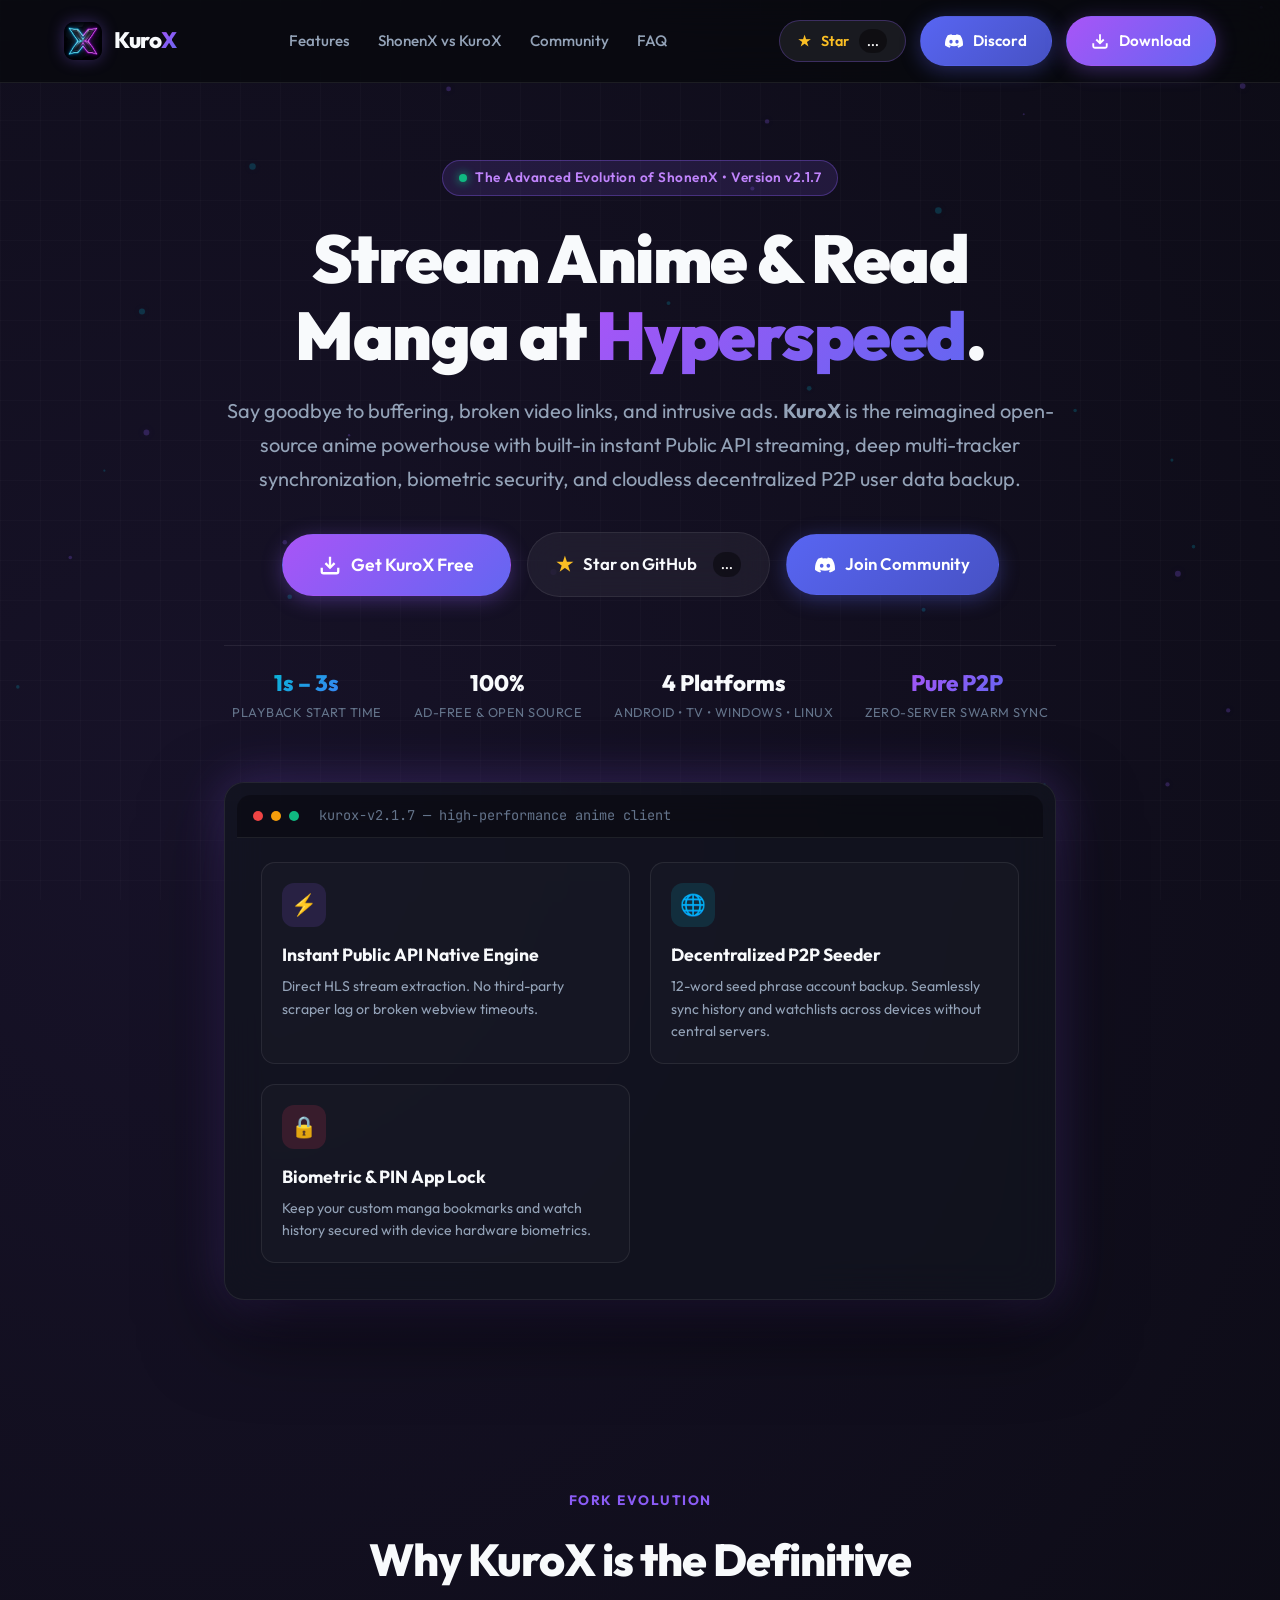
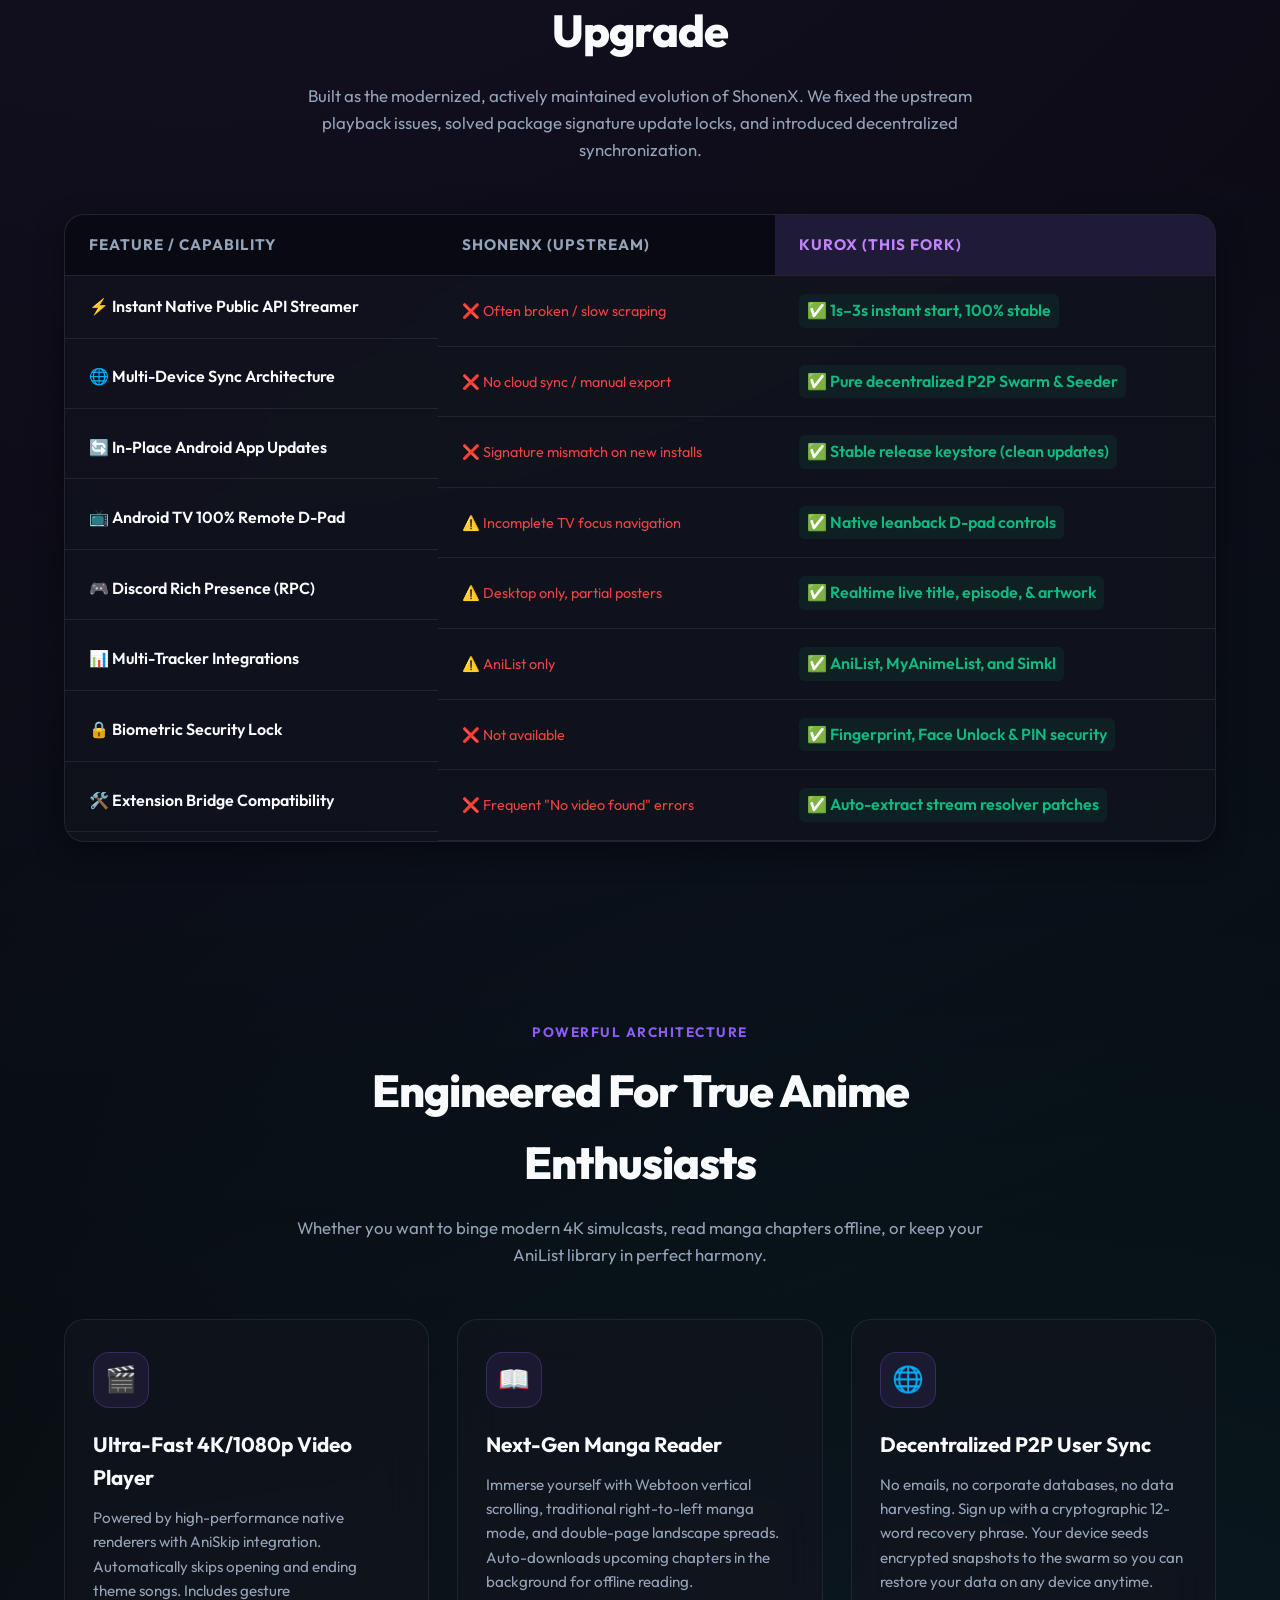
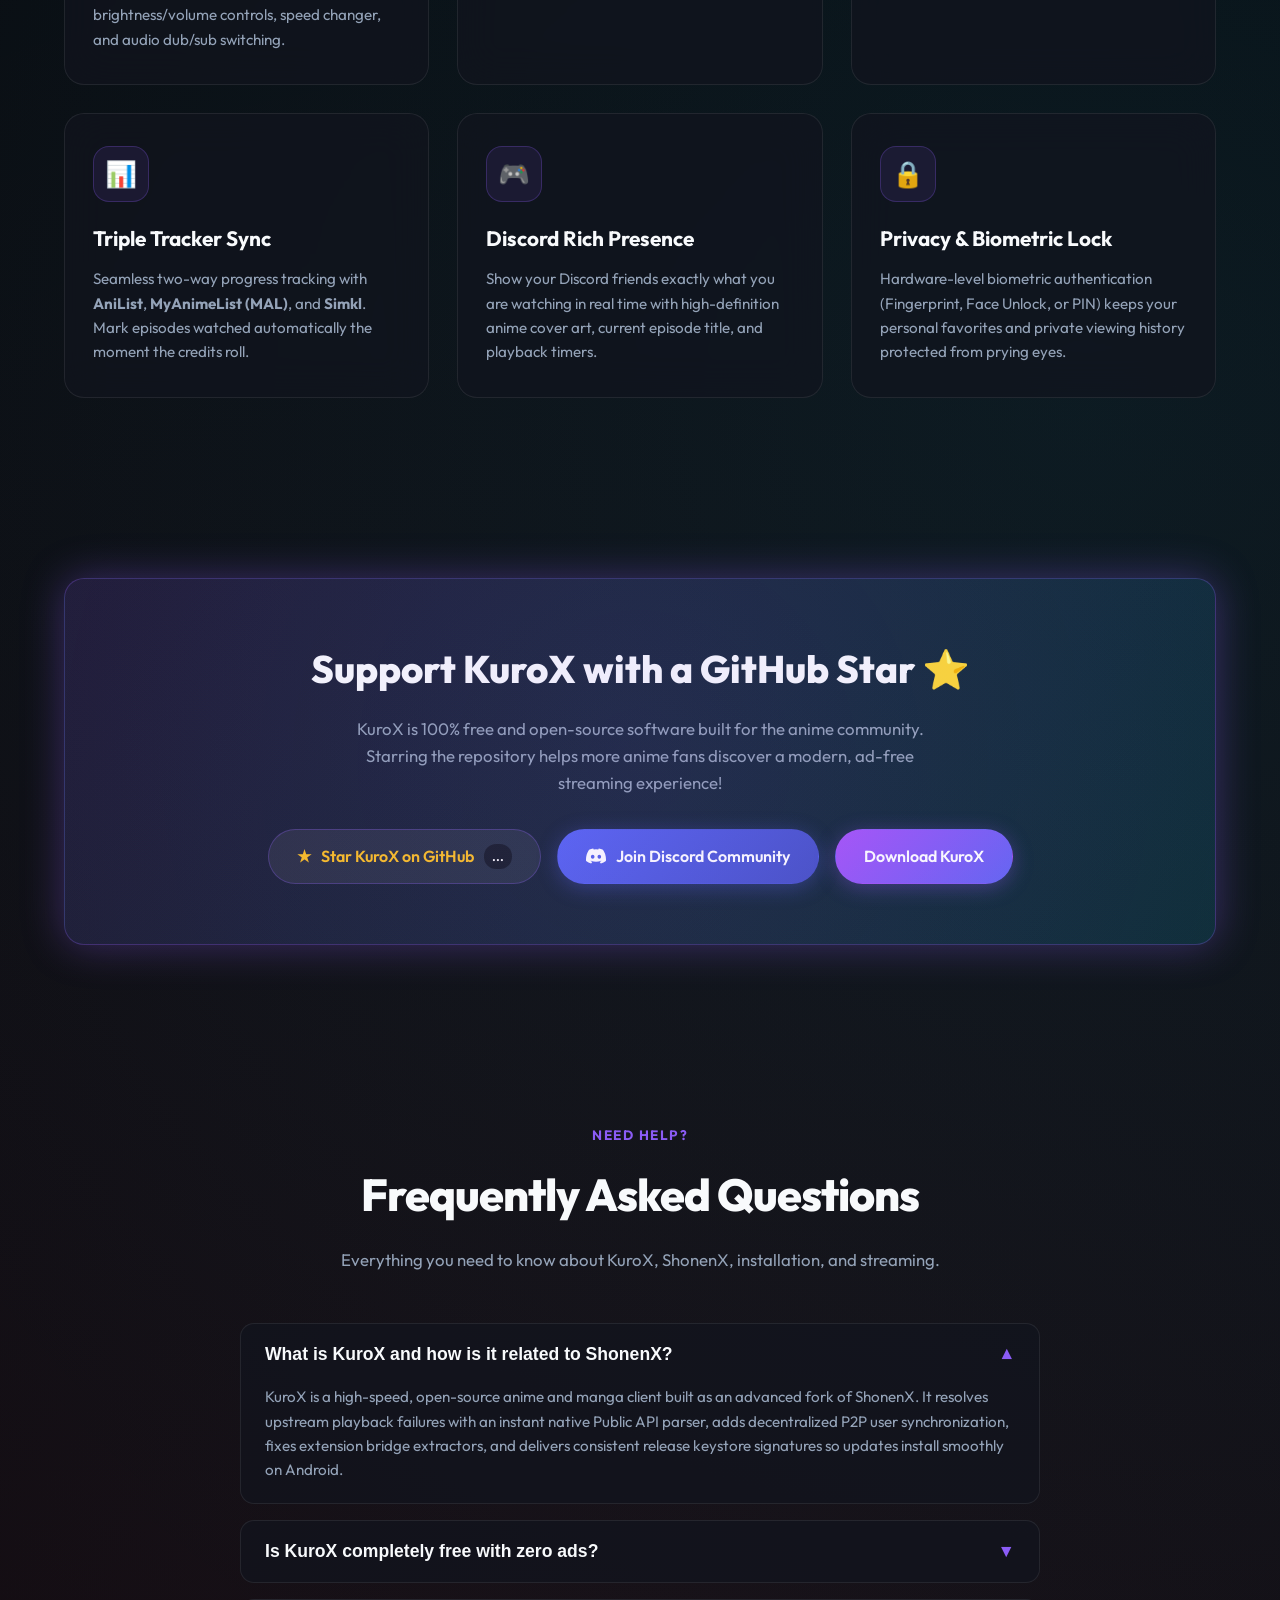
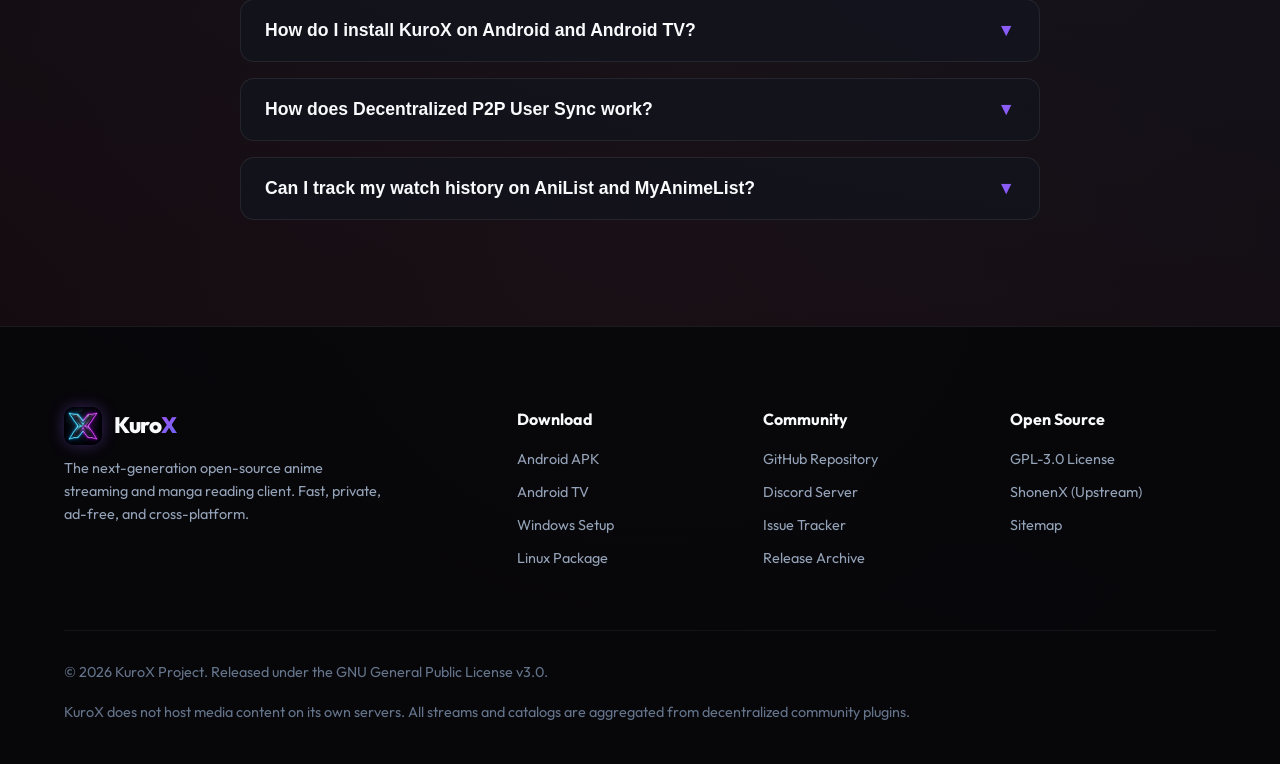
==== commit 8273826c: "feat(sources): rebrand default inbuilt source to Public API and surface extension options to user" ====
--- a/index.html
+++ b/index.html
@@ -7,8 +7,8 @@
   
   <!-- Primary SEO Meta Tags -->
   <meta name="title" content="KuroX — The Ultimate Anime Streaming & Manga App (ShonenX Fork)">
-  <meta name="description" content="KuroX is the high-performance, ad-free open-source anime streaming & manga client (fork of ShonenX). Features instant native 1s HiAnime playback, AniList sync, Discord RPC, biometric lock, and pure P2P device sync for Android, Android TV, Windows, and Linux.">
-  <meta name="keywords" content="anime, watch anime free, anime streaming app, shonenx, shonenx fork, shonenx download, shonenx alternative, kurox, aniyomi, cloudstream, free anime app no ads, anime apk, anime android tv, anime windows, anime linux, manga reader app, hianime app, anilist sync anime">
+  <meta name="description" content="KuroX is the high-performance, ad-free open-source anime streaming & manga client (fork of ShonenX). Features instant native 1s Public API playback, AniList sync, Discord RPC, biometric lock, and pure P2P device sync for Android, Android TV, Windows, and Linux.">
+  <meta name="keywords" content="anime, watch anime free, anime streaming app, shonenx, shonenx fork, shonenx download, shonenx alternative, kurox, aniyomi, cloudstream, free anime app no ads, anime apk, anime android tv, anime windows, anime linux, manga reader app, anilist sync anime">
   <meta name="robots" content="index, follow">
   <meta name="author" content="Zcross091">
   <link rel="canonical" href="https://zcross091.github.io/KuroX/">
@@ -17,7 +17,7 @@
   <meta property="og:type" content="website">
   <meta property="og:url" content="https://zcross091.github.io/KuroX/">
   <meta property="og:title" content="KuroX — Next-Gen Anime Streaming & Manga Client (ShonenX Fork)">
-  <meta property="og:description" content="Stream anime in full HD without ads or slowdowns. Instant native HiAnime playback, multi-tracker sync, decentralized P2P user backup, and cross-platform Android, Windows & Linux support.">
+  <meta property="og:description" content="Stream anime in full HD without ads or slowdowns. Instant native Public API playback, multi-tracker sync, decentralized P2P user backup, and cross-platform Android, Windows & Linux support.">
   <meta property="og:image" content="assets/images/app_icon.png">
 
   <!-- Twitter -->
@@ -48,7 +48,7 @@
       "price": "0",
       "priceCurrency": "USD"
     },
-    "description": "High-performance, open-source anime streaming and manga reading client. Fork of ShonenX with native HiAnime engine, decentralized P2P sync, AniList/MAL/Simkl integration, and zero ads.",
+    "description": "High-performance, open-source anime streaming and manga reading client. Fork of ShonenX with native Public API engine, decentralized P2P sync, AniList/MAL/Simkl integration, and zero ads.",
     "softwareVersion": "v2.1.7",
     "downloadUrl": "https://zcross091.github.io/KuroX/download.html",
     "aggregateRating": {
@@ -118,7 +118,7 @@
       </h1>
 
       <p class="hero-description">
-        Say goodbye to buffering, broken video links, and intrusive ads. <strong>KuroX</strong> is the reimagined open-source anime powerhouse with built-in instant HiAnime streaming, deep multi-tracker synchronization, biometric security, and cloudless decentralized P2P user data backup.
+        Say goodbye to buffering, broken video links, and intrusive ads. <strong>KuroX</strong> is the reimagined open-source anime powerhouse with built-in instant Public API streaming, deep multi-tracker synchronization, biometric security, and cloudless decentralized P2P user data backup.
       </p>
 
       <!-- Primary Action Buttons -->
@@ -175,7 +175,7 @@
           <div class="mockup-content">
             <div class="mockup-feature-box">
               <div class="feature-box-icon" style="background: rgba(139, 92, 246, 0.15); color: #c084fc;">⚡</div>
-              <h3 style="font-size: 1.1rem; margin-bottom: 6px;">Instant HiAnime Native Engine</h3>
+              <h3 style="font-size: 1.1rem; margin-bottom: 6px;">Instant Public API Native Engine</h3>
               <p style="color: #94a3b8; font-size: 0.88rem;">Direct HLS stream extraction. No third-party scraper lag or broken webview timeouts.</p>
             </div>
             <div class="mockup-feature-box">
@@ -217,7 +217,7 @@
           <tbody>
             <tr>
               <td class="comparison-feature-name">
-                <span>⚡ Instant Native HiAnime Streamer</span>
+                <span>⚡ Instant Native Public API Streamer</span>
               </td>
               <td><span class="shonenx-status">❌ Often broken / slow scraping</span></td>
               <td><span class="kurox-highlight">✅ 1s–3s instant start, 100% stable</span></td>
@@ -391,7 +391,7 @@
           </button>
           <div class="faq-answer">
             <p>
-              KuroX is a high-speed, open-source anime and manga client built as an advanced fork of ShonenX. It resolves upstream playback failures with an instant native HiAnime parser, adds decentralized P2P user synchronization, fixes extension bridge extractors, and delivers consistent release keystore signatures so updates install smoothly on Android.
+              KuroX is a high-speed, open-source anime and manga client built as an advanced fork of ShonenX. It resolves upstream playback failures with an instant native Public API parser, adds decentralized P2P user synchronization, fixes extension bridge extractors, and delivers consistent release keystore signatures so updates install smoothly on Android.
             </p>
           </div>
         </div>
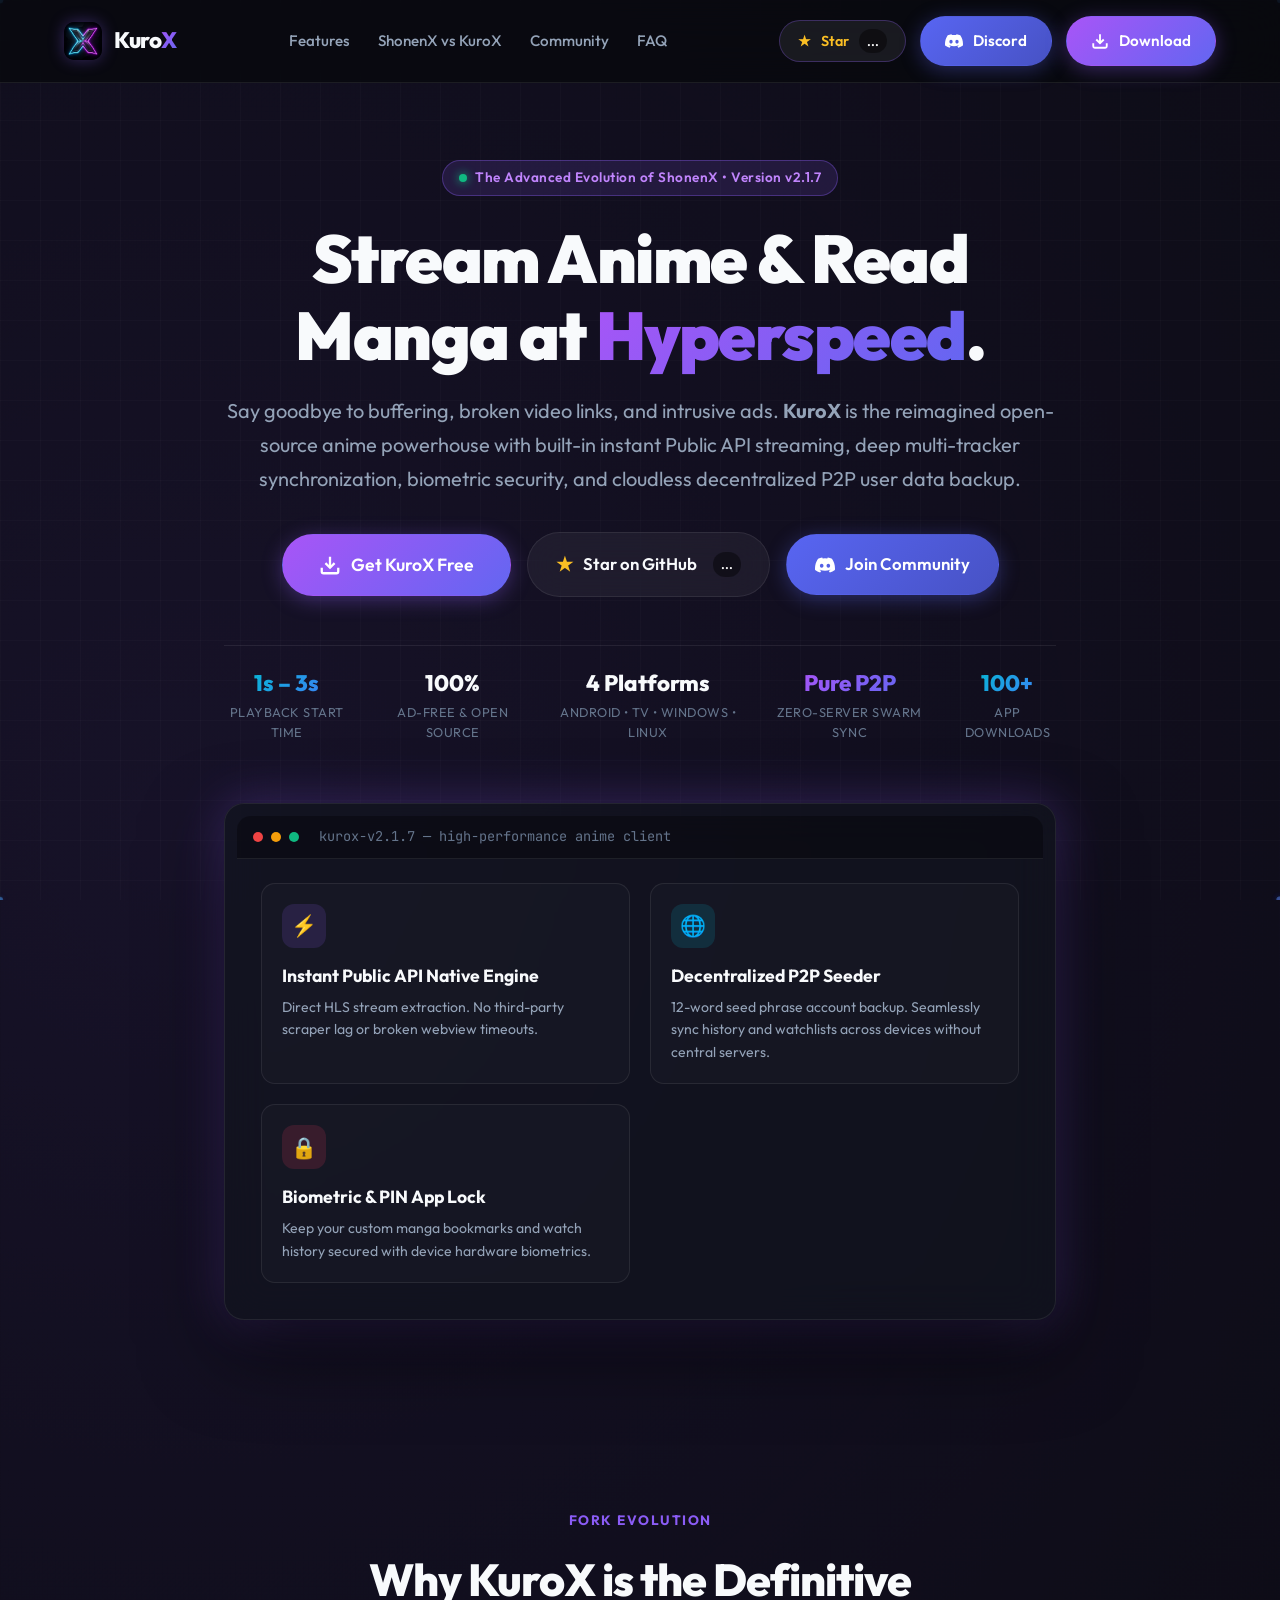
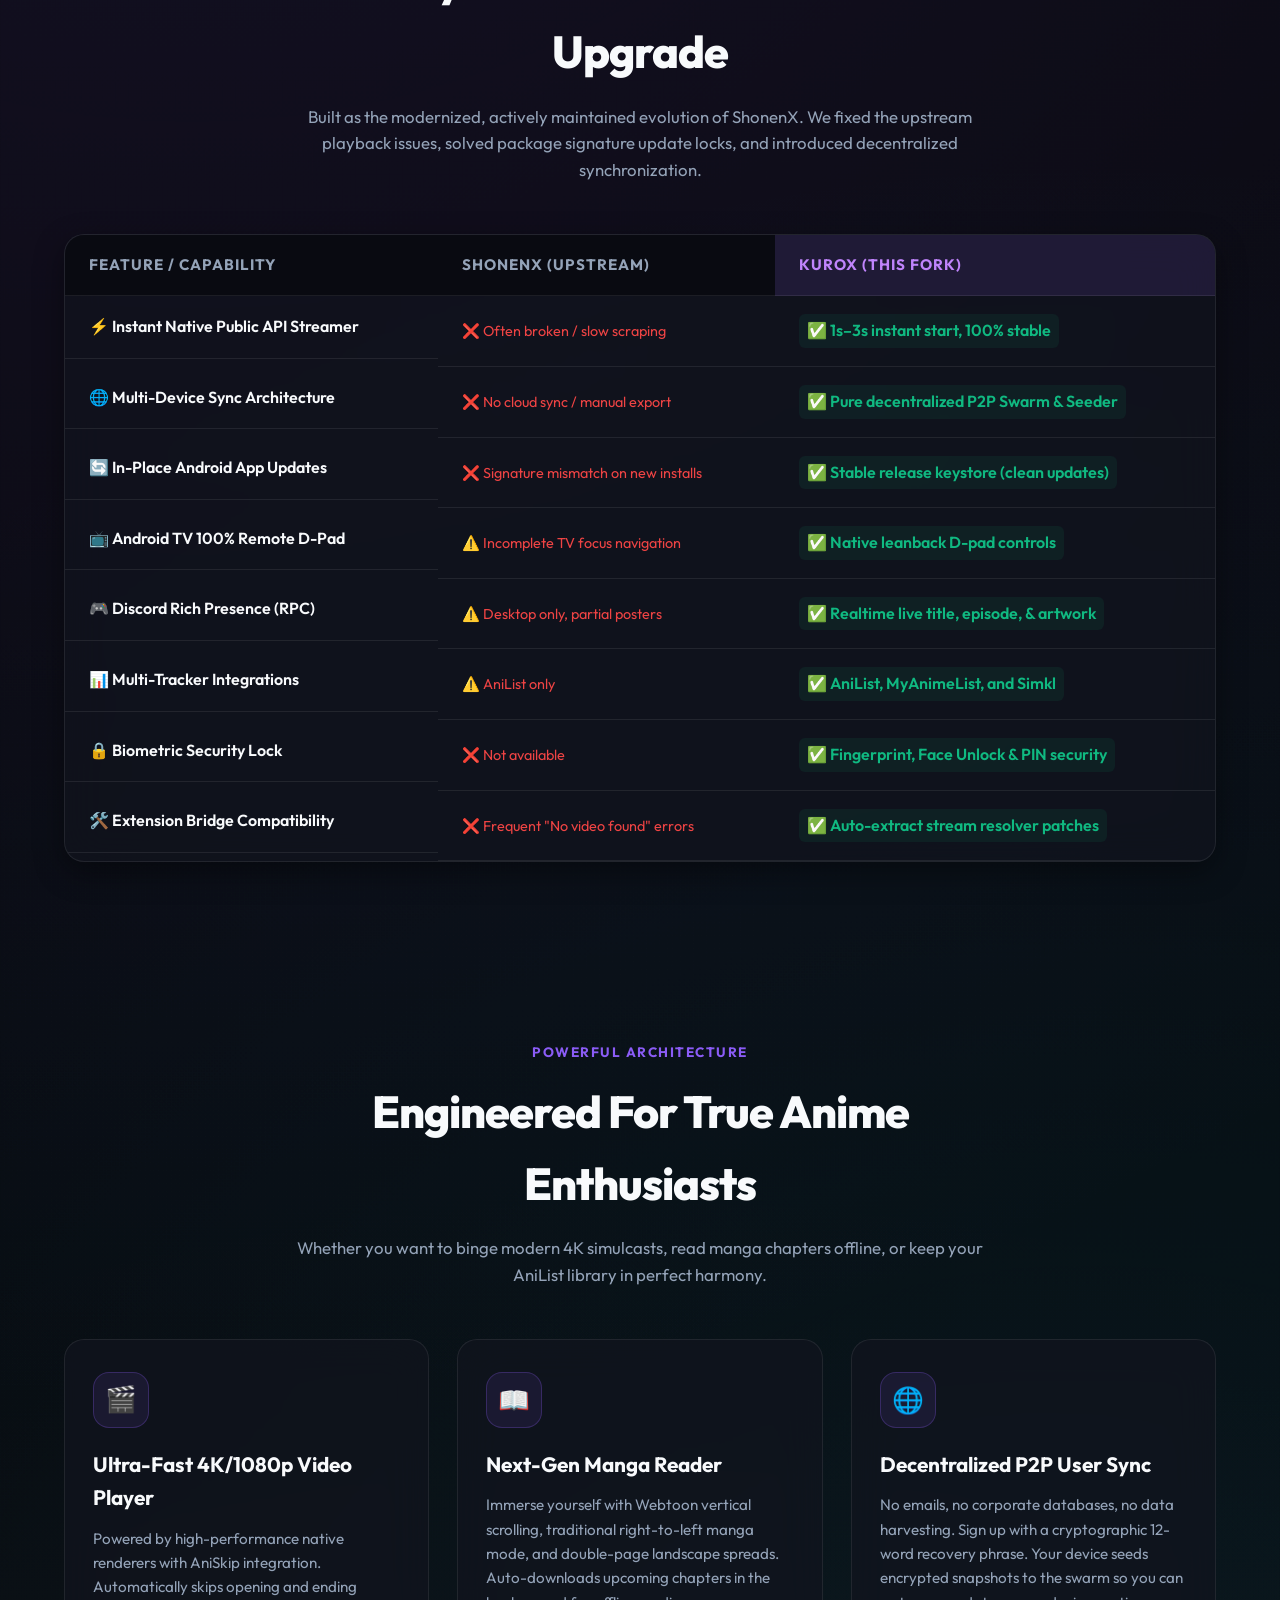
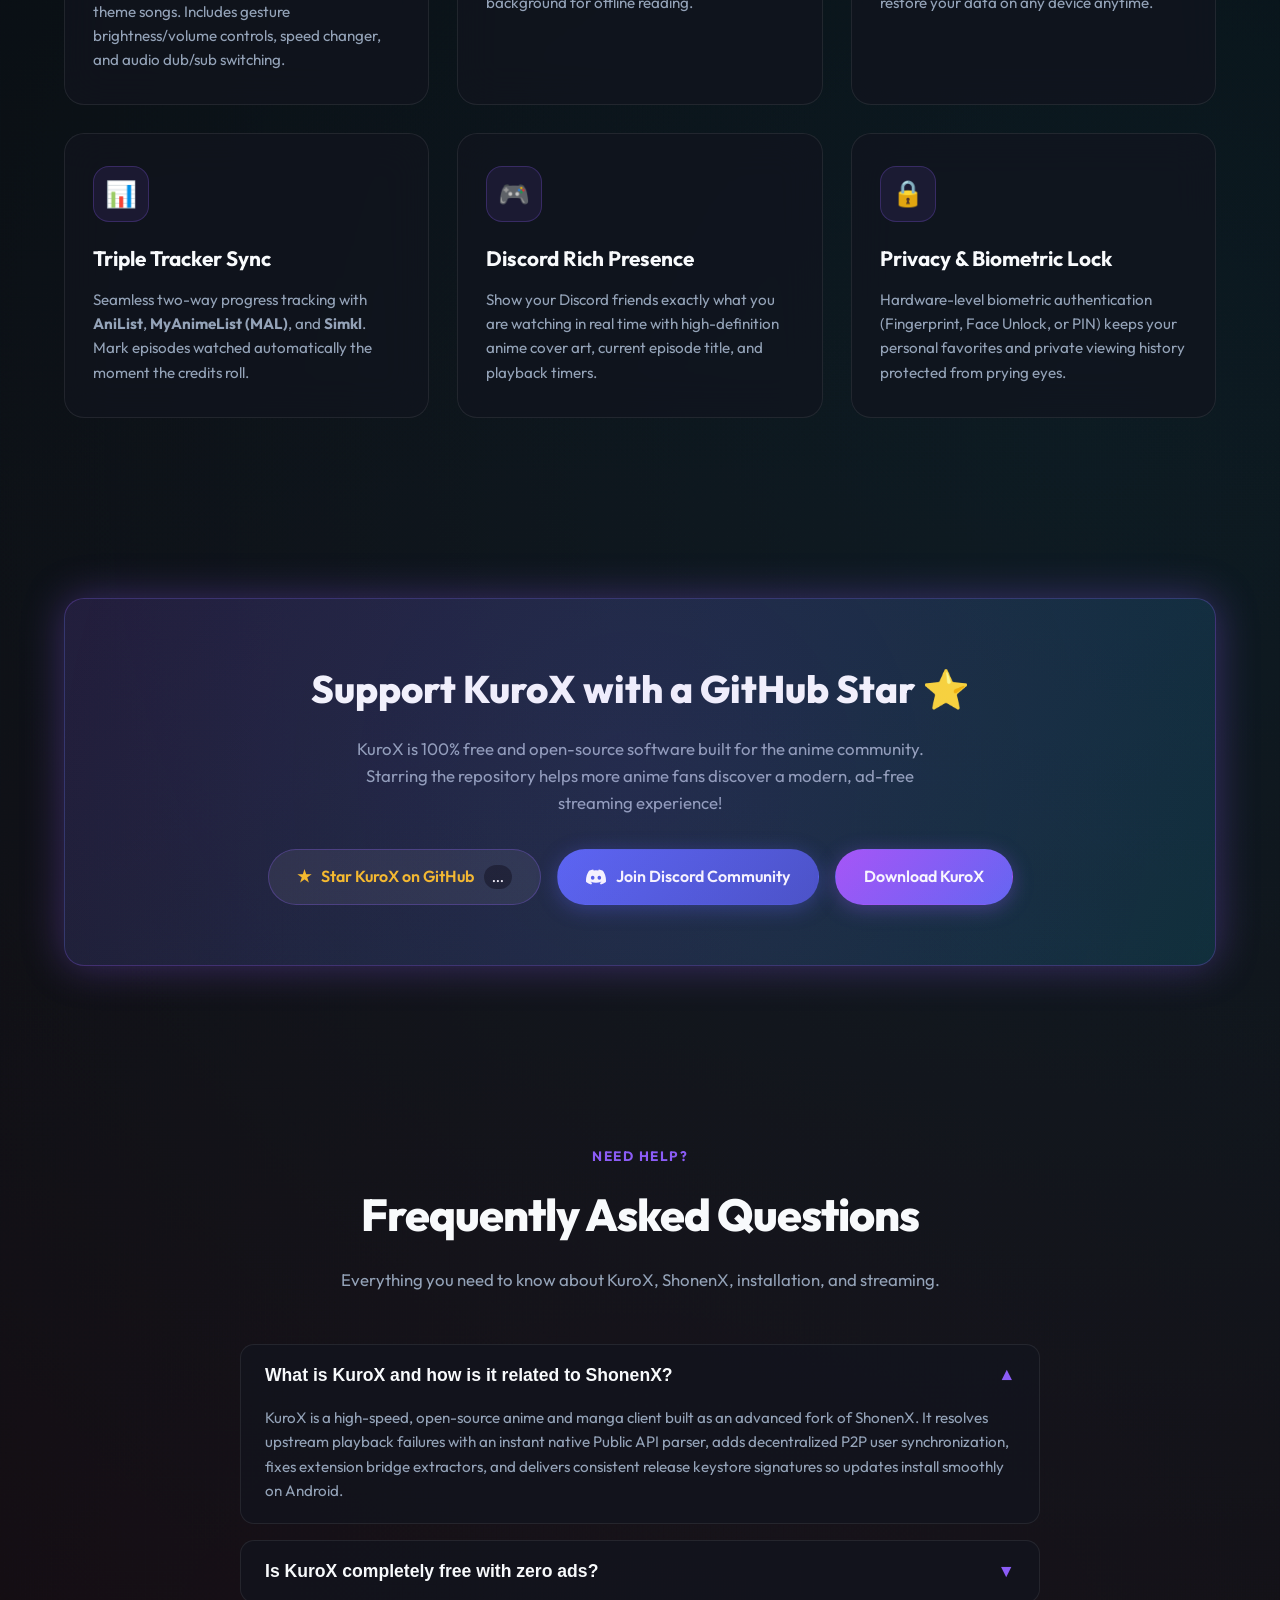
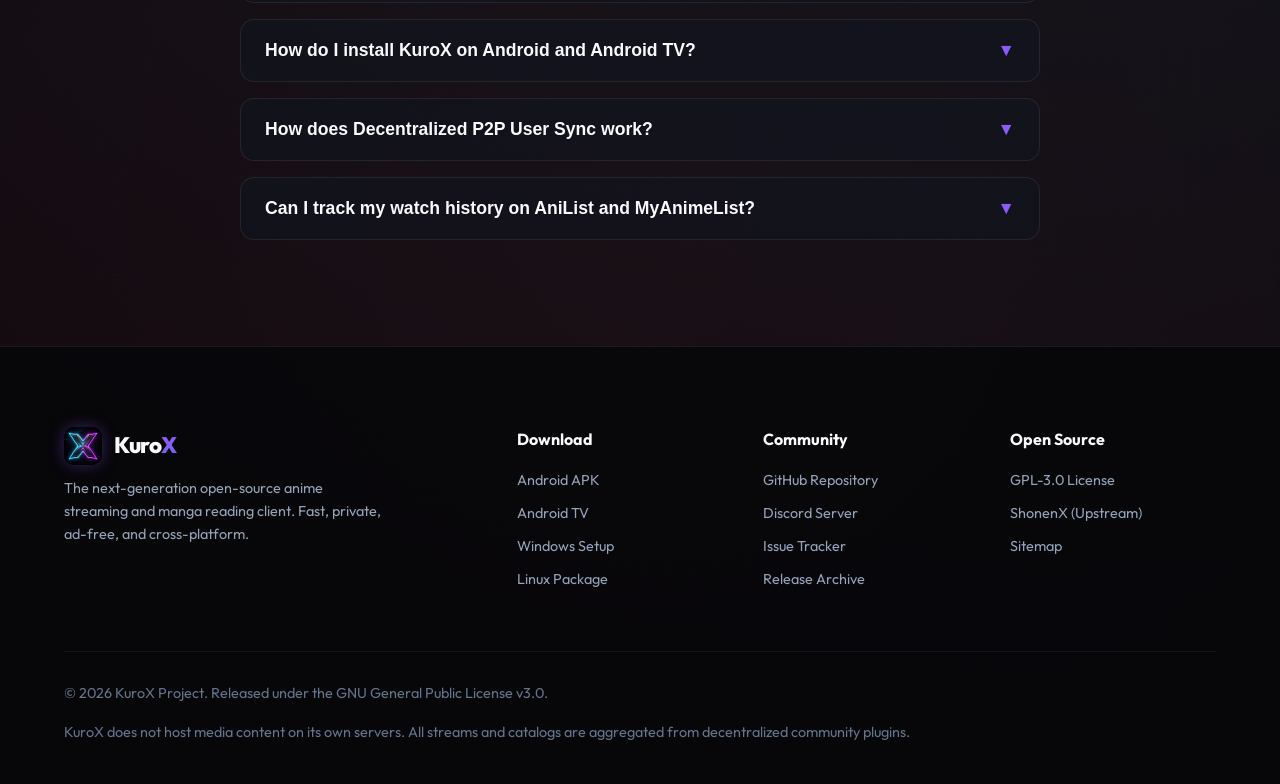
==== commit e1cb19b3: "feat(web): integrate GoatCounter privacy analytics, live download counter, and updated sitemap" ====
--- a/index.html
+++ b/index.html
@@ -34,6 +34,9 @@
 
   <link rel="icon" type="image/png" href="assets/images/app_icon.png">
   <link rel="stylesheet" href="style.css">
+
+  <!-- Privacy-friendly Web Analytics (Zero-cookie, GDPR compliant) -->
+  <script data-goatcounter="https://kurox.goatcounter.com/count" async src="//gc.zgo.at/count.js"></script>
 
   <!-- JSON-LD Structured Data for Google Search Rich Snippets -->
   <script type="application/ld+json">
@@ -161,6 +164,10 @@
           <span class="stat-value text-gradient">Pure P2P</span>
           <span class="stat-label">Zero-Server Swarm Sync</span>
         </div>
+        <div class="stat-item">
+          <span class="stat-value total-downloads-count text-gradient-cyan">100+</span>
+          <span class="stat-label">App Downloads</span>
+        </div>
       </div>
 
       <!-- Hero Mockup Window -->
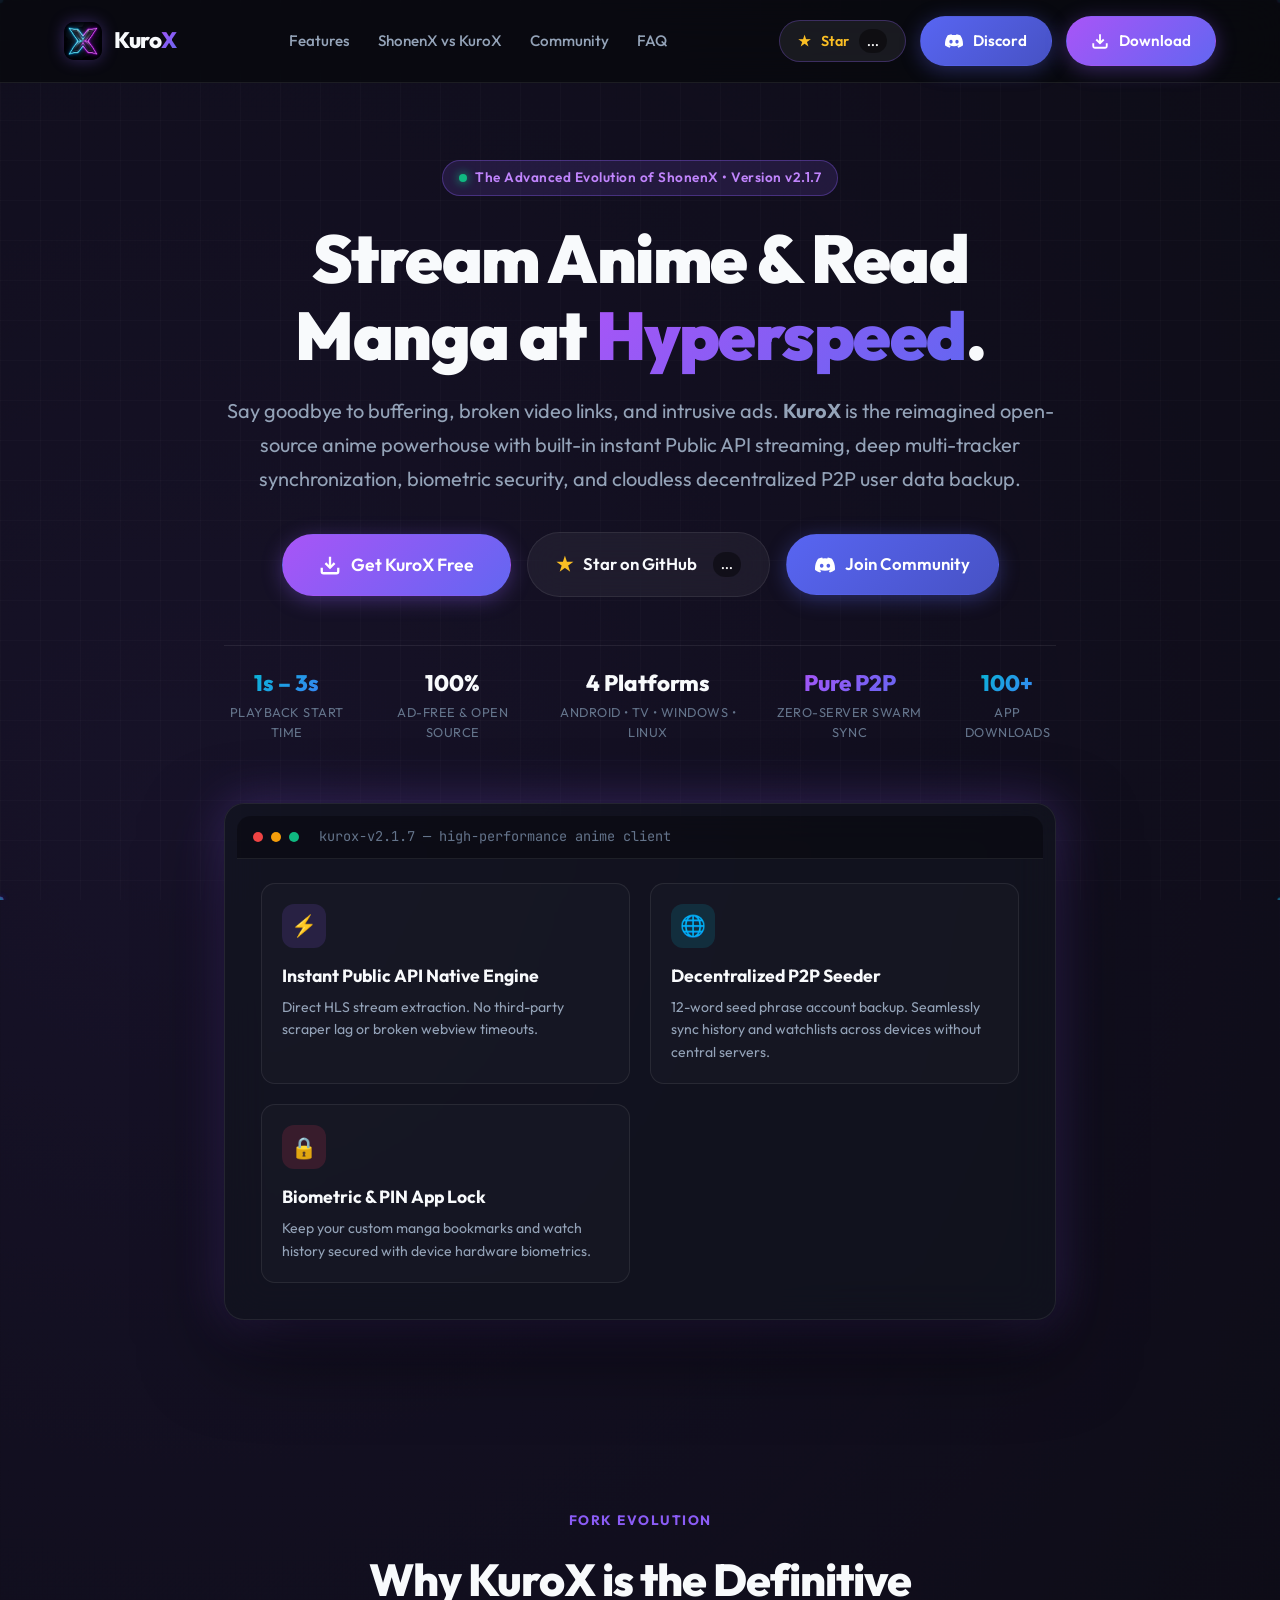
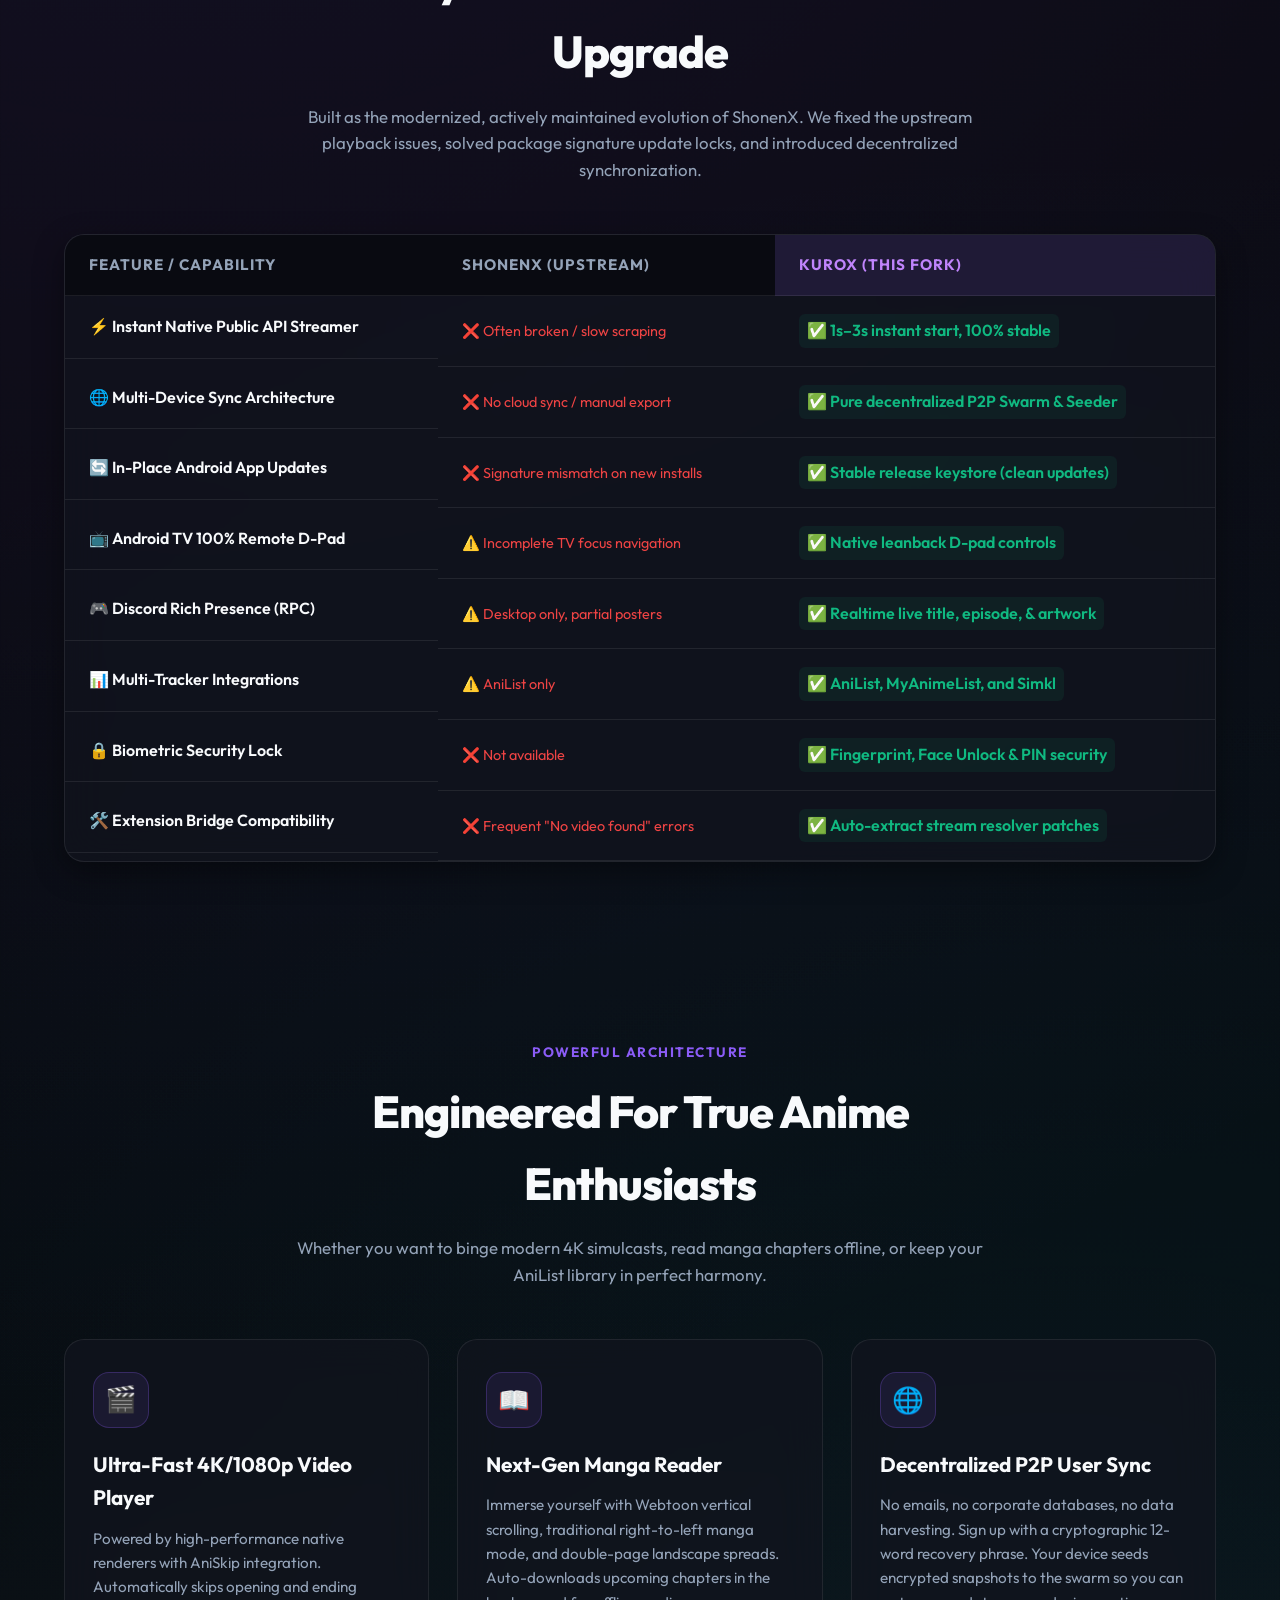
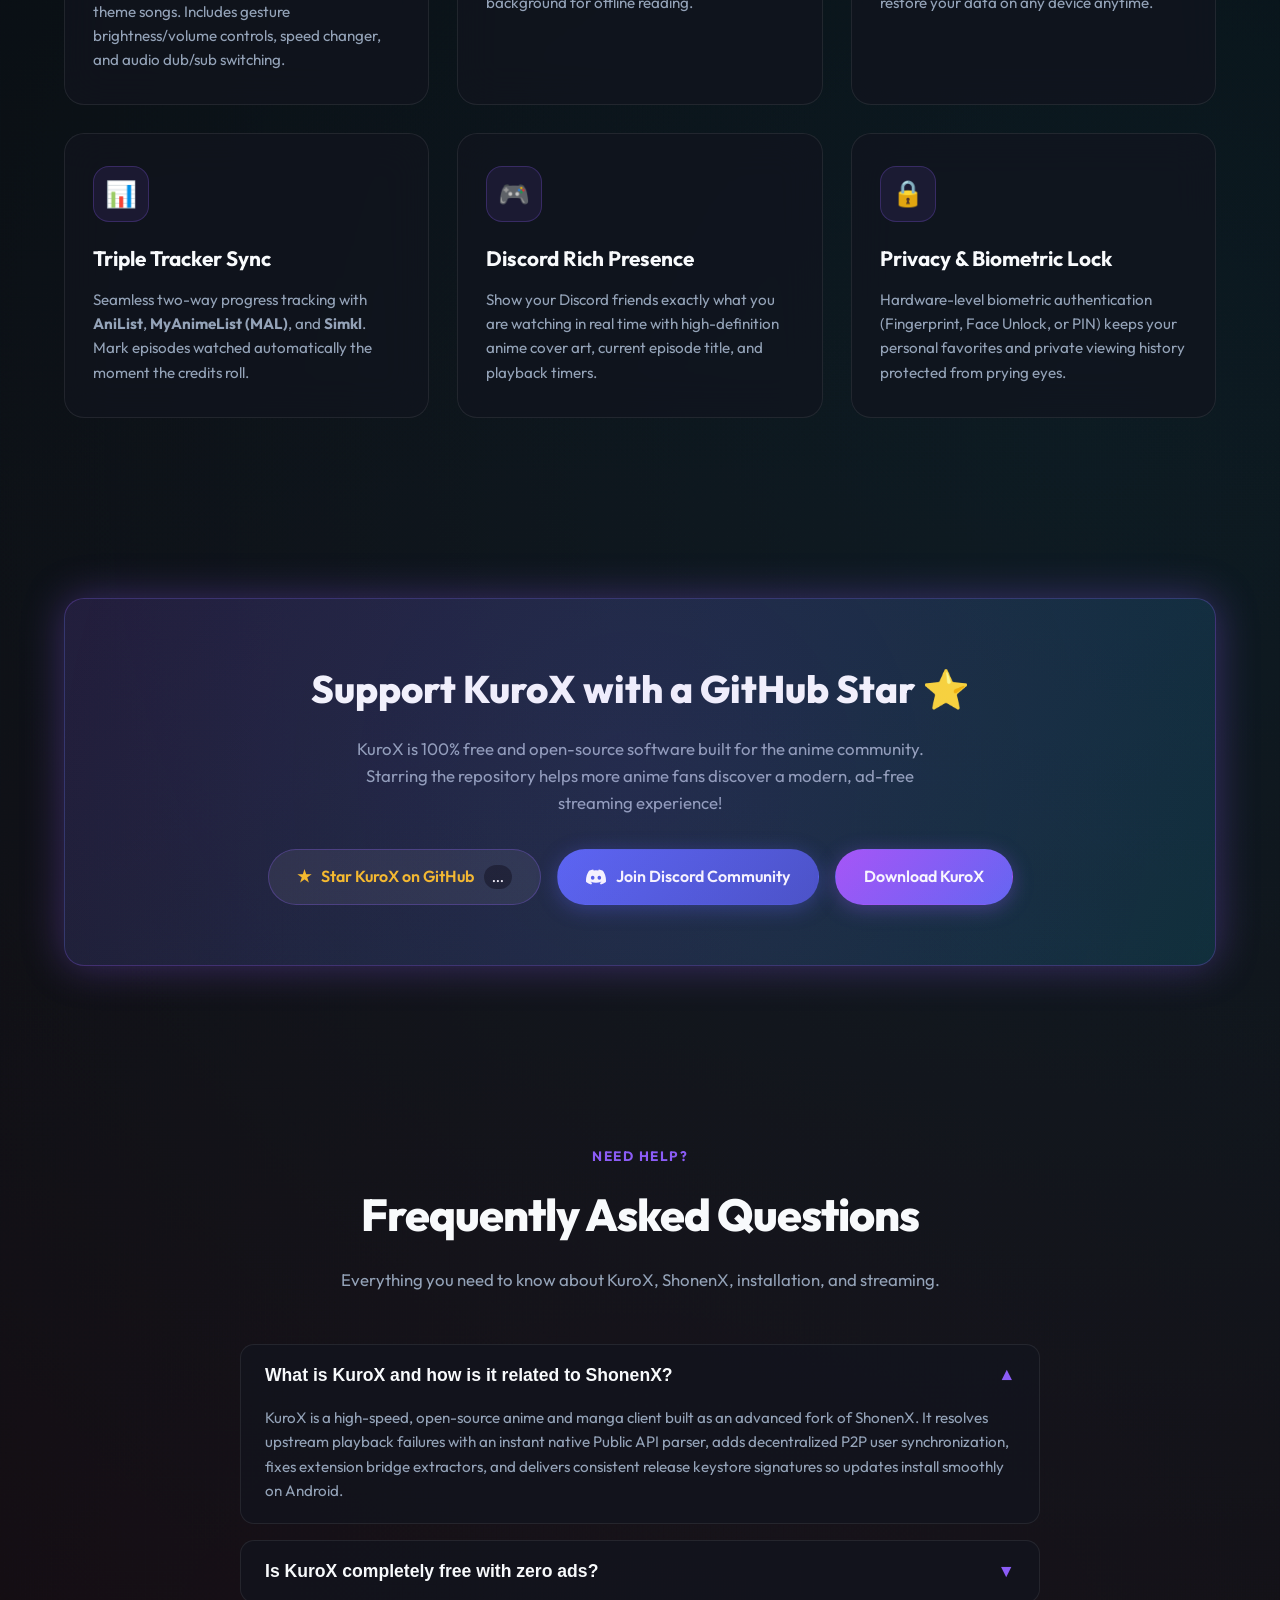
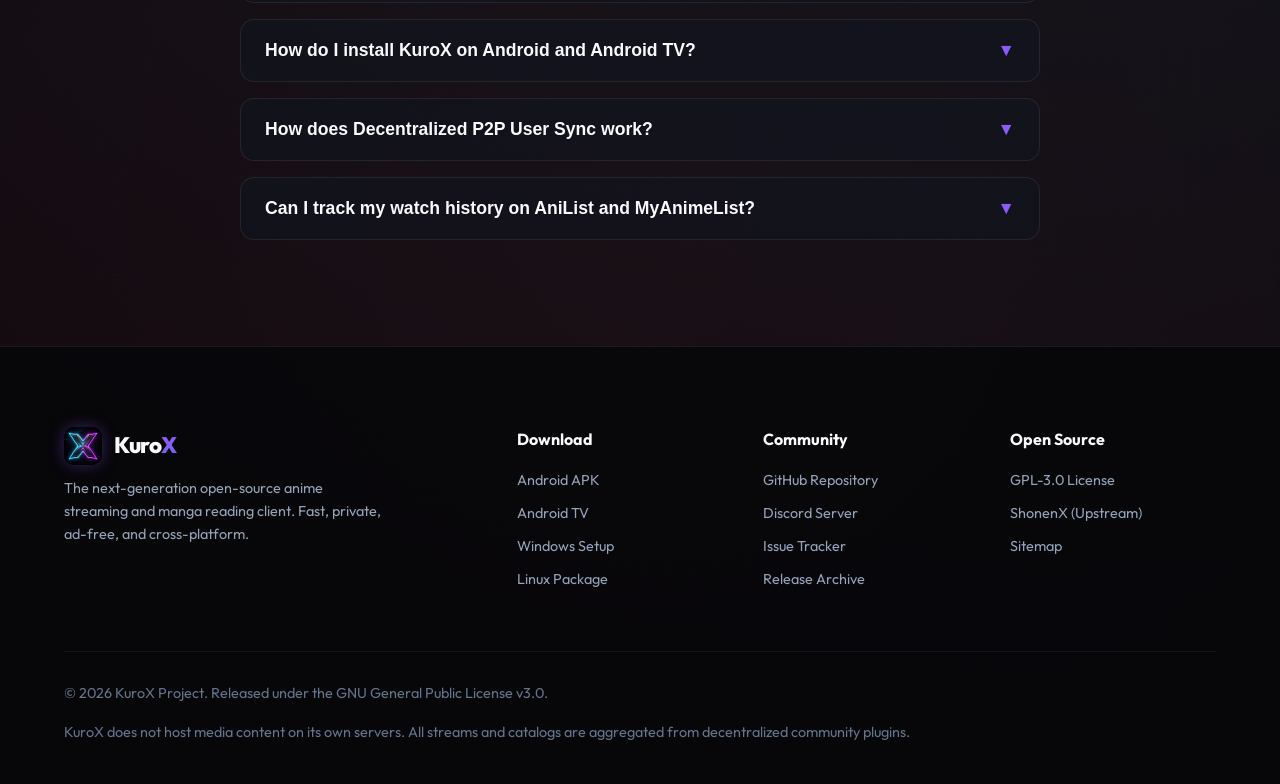
==== commit d6371b8e: "chore(seo): update JSON-LD softwareVersion to v2.1.12" ====
--- a/index.html
+++ b/index.html
@@ -52,7 +52,7 @@
       "priceCurrency": "USD"
     },
     "description": "High-performance, open-source anime streaming and manga reading client. Fork of ShonenX with native Public API engine, decentralized P2P sync, AniList/MAL/Simkl integration, and zero ads.",
-    "softwareVersion": "v2.1.7",
+    "softwareVersion": "v2.1.12",
     "downloadUrl": "https://zcross091.github.io/KuroX/download.html",
     "aggregateRating": {
       "@type": "AggregateRating",
